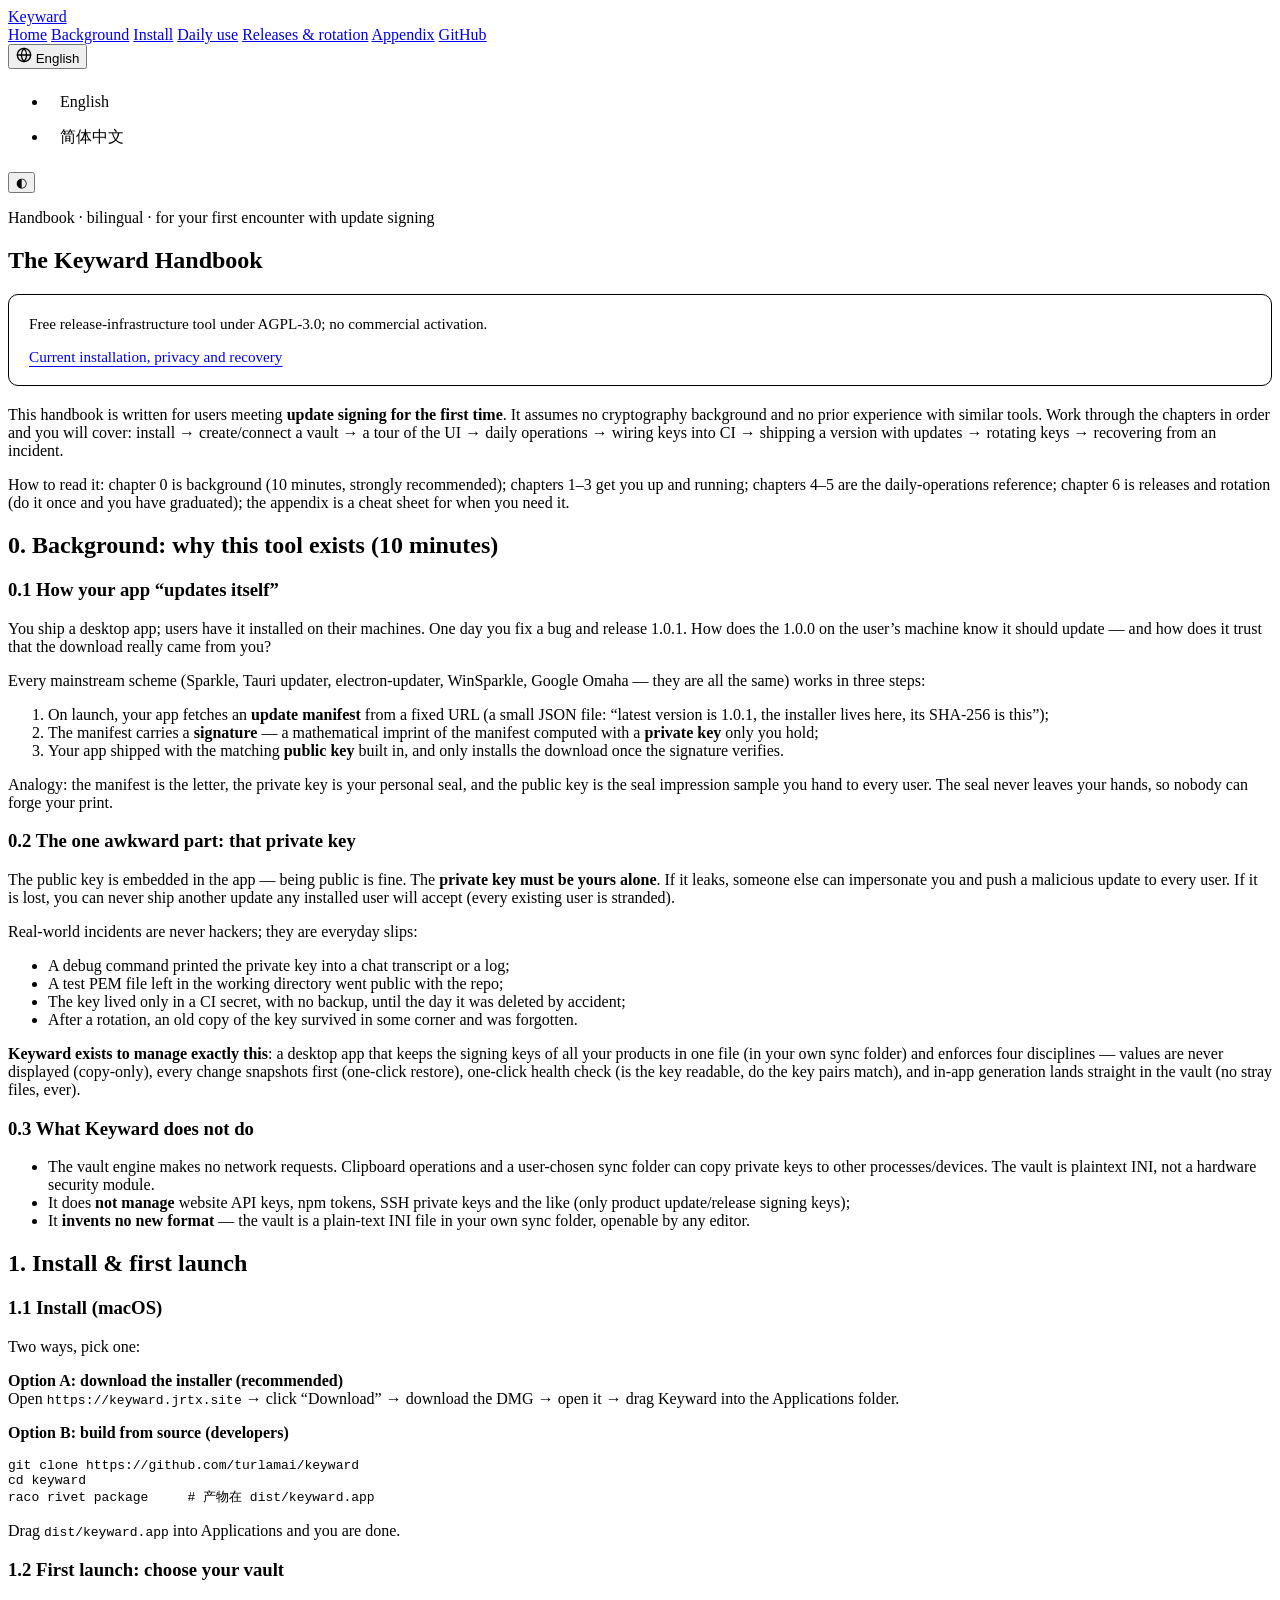
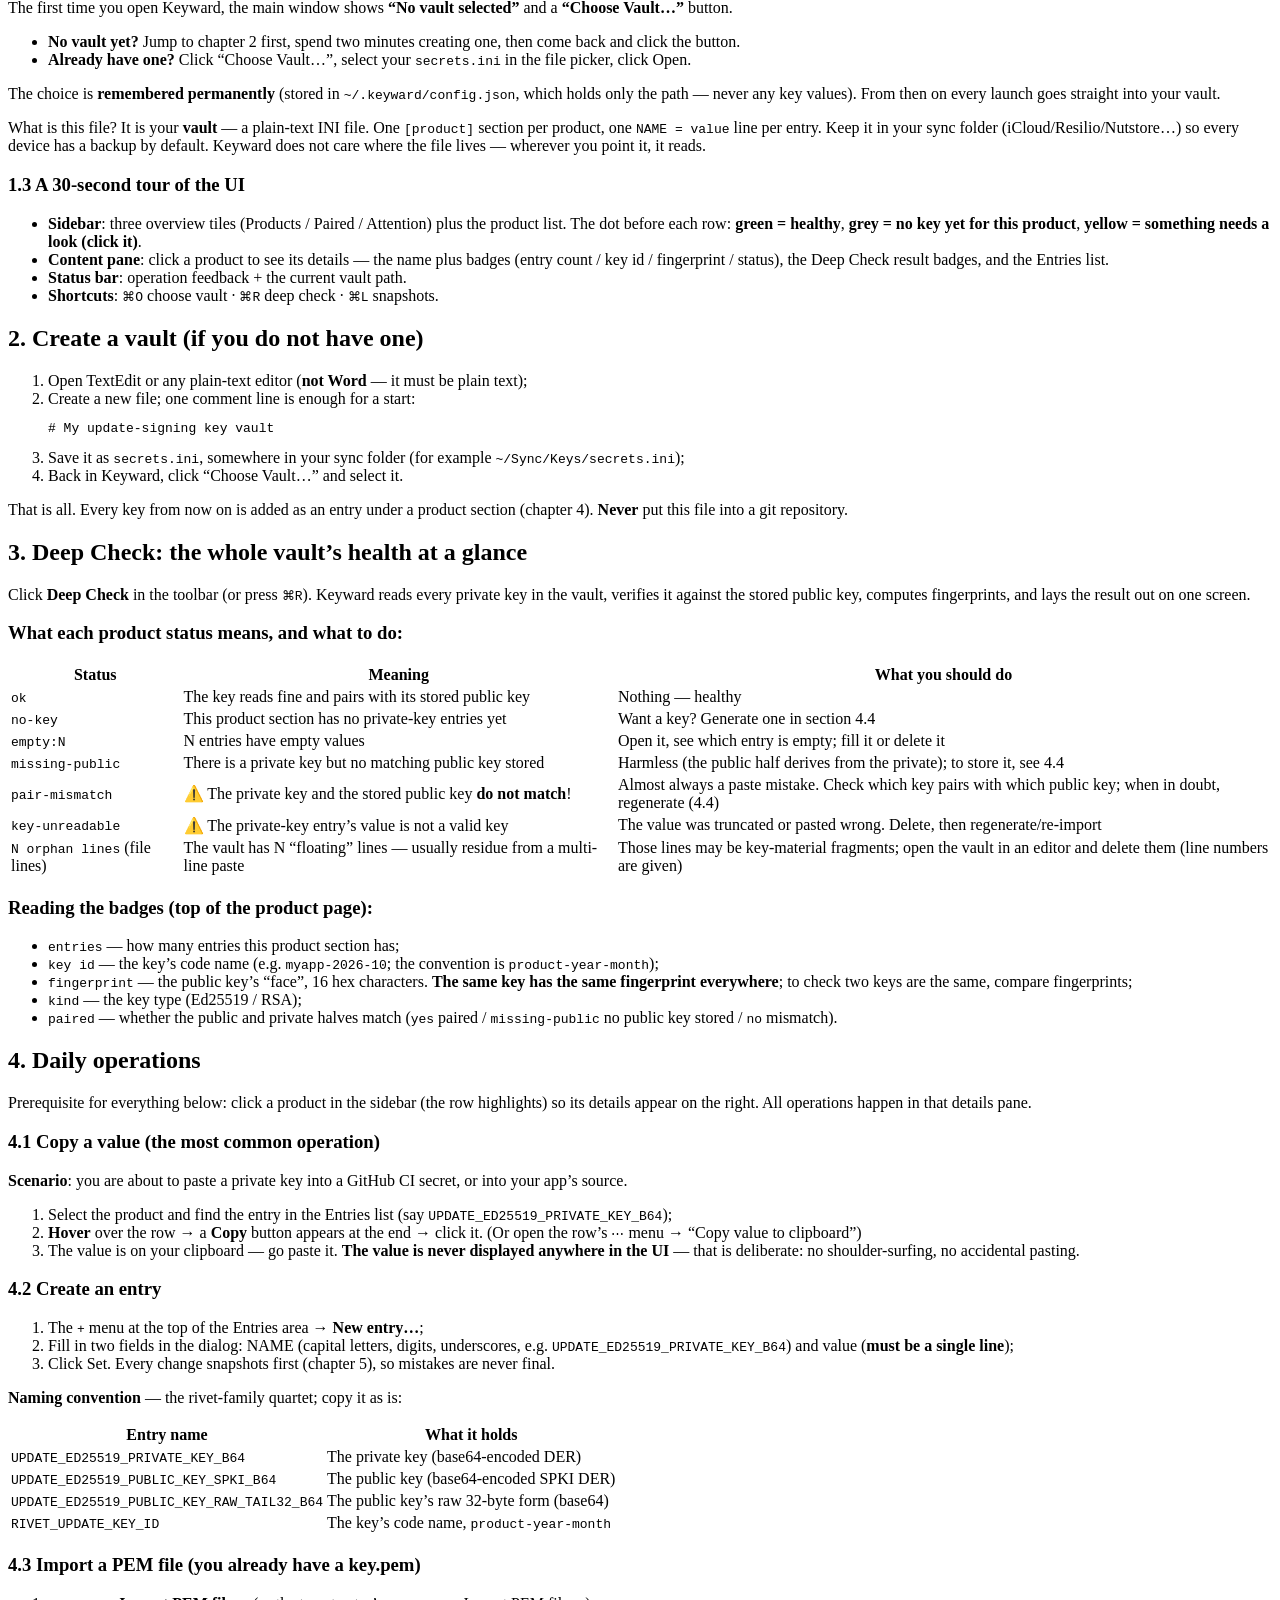
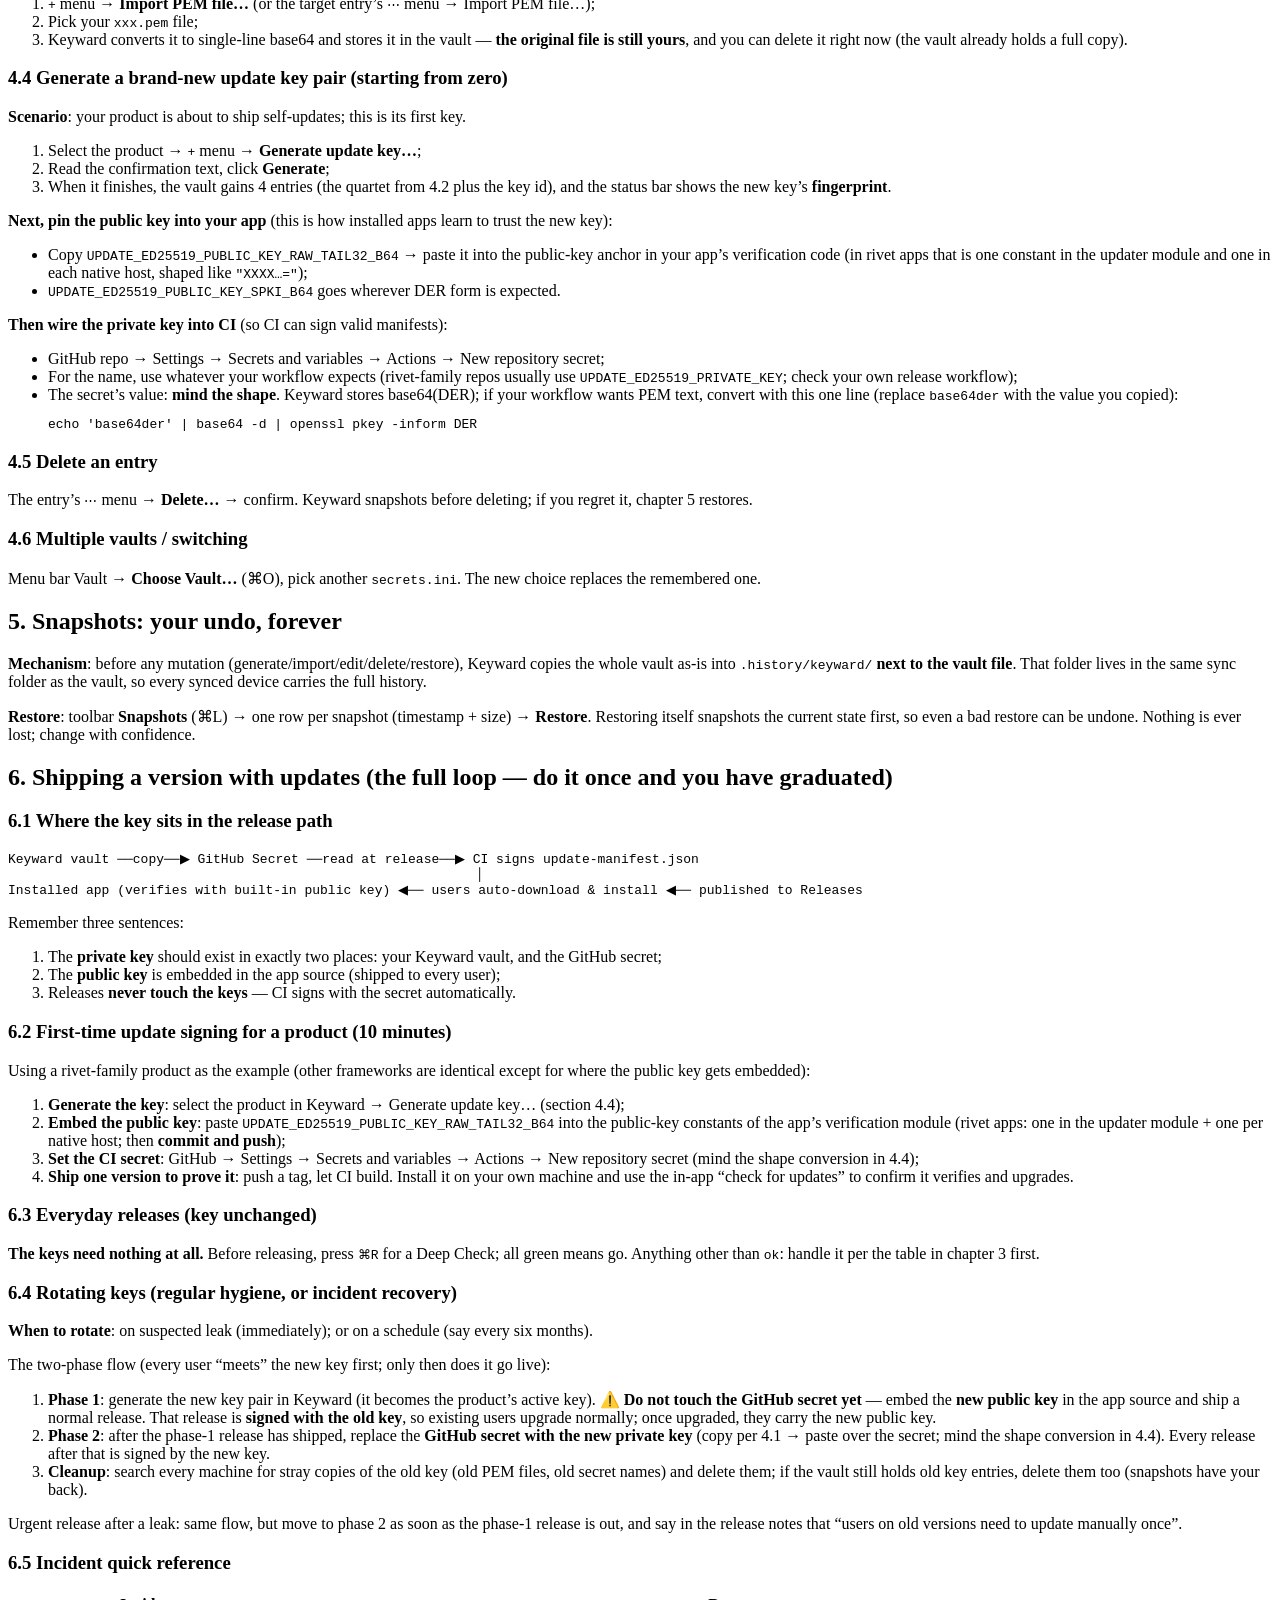
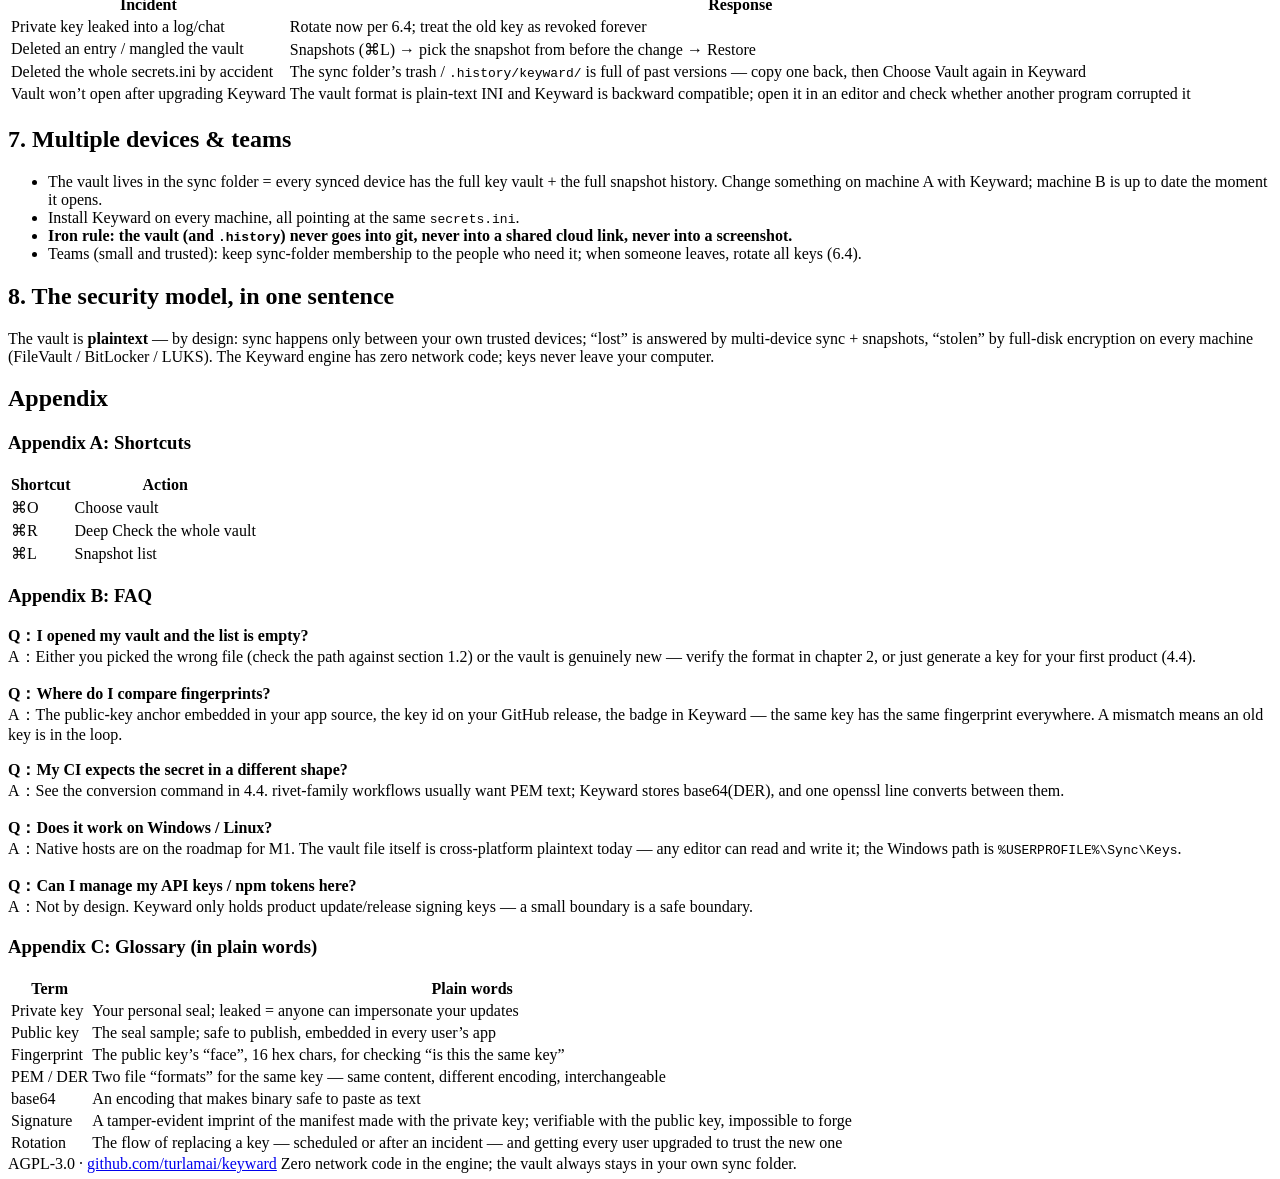
==== site/guide.html @ 76bae300 "docs: remove visual dependency from Keyward vault setup guide" ====
<!DOCTYPE html>
<html lang="zh">
<head>
<meta charset="utf-8">
<meta name="viewport" content="width=device-width, initial-scale=1">
<title>Keyward 使用手册 — Guide</title>
<meta name="description" content="Keyward 使用手册：安装、建库/接库、认识界面、日常操作、把钥匙接进 CI、发布带更新的版本、轮换钥匙、事故自救。Bilingual (中文/English) handbook for the release-signing key vault.">
<link rel="stylesheet" href="styles.css">
<script>
  (function () {
    var t = localStorage.getItem('keyward-theme');
    if (!t) t = matchMedia('(prefers-color-scheme: dark)').matches ? 'dark' : 'light';
    document.documentElement.dataset.theme = t;
    var l = localStorage.getItem('keyward-lang');
    if (!l) l = (navigator.language || 'zh').toLowerCase().startsWith('zh') ? 'zh' : 'en';
    document.documentElement.lang = l === 'zh' ? 'zh-CN' : 'en';
  })();
</script>
<script>
var _hmt = _hmt || [];
(function() {
  var hm = document.createElement("script");
  hm.src = "https://hm.baidu.com/hm.js?8e2445912635226bcba0c400bfb6079d";
  var s = document.getElementsByTagName("script")[0];
  s.parentNode.insertBefore(hm, s);
})();
</script>
<style>.lang-menu li.lang-choice{padding:0}.lang-menu .lang-choice button{display:block;width:100%;padding:8px 12px;border:0;background:transparent;color:inherit;font:inherit;text-align:left;cursor:pointer}.lang-menu .lang-choice button:focus-visible{outline:2px solid currentColor;outline-offset:-2px;border-radius:4px}</style>
<style>.guide-status{margin:20px 0;padding:16px 20px;border:1px solid currentColor;border-radius:10px;font-size:.95rem;line-height:1.65}.guide-status p{margin:0 0 8px}.guide-status a{text-decoration:underline;text-underline-offset:4px}html:lang(en) .reader-zh,html:lang(zh) .reader-en{display:none!important}</style>
</head>
<body>
<header class="nav">
  <div class="nav-inner">
    <a class="brand" href="index.html">Keyward</a>
    <nav class="nav-links">
      <a href="index.html" data-i18n="nav.home">首页</a>
      <a href="#background" data-i18n="nav.background">背景</a>
      <a href="#install" data-i18n="nav.install">安装</a>
      <a href="#operations" data-i18n="nav.operations">日常操作</a>
      <a href="#release" data-i18n="nav.release">发版与轮换</a>
      <a href="#appendix" data-i18n="nav.appendix">附录</a>
      <a href="https://github.com/turlamai/keyward" data-i18n="nav.github">GitHub</a>
      <div class="lang-dropdown-wrapper">
        <button class="lang-btn" type="button" aria-label="Switch language">
          <svg width="16" height="16" viewBox="0 0 24 24" fill="none" stroke="currentColor" stroke-width="2" stroke-linecap="round" stroke-linejoin="round"><circle cx="12" cy="12" r="10"></circle><line x1="2" y1="12" x2="22" y2="12"></line><path d="M12 2a15.3 15.3 0 0 1 4 10 15.3 15.3 0 0 1-4 10 15.3 15.3 0 0 1-4-10 15.3 15.3 0 0 1 4-10z"></path></svg>
          <span id="current-lang-label">English</span>
        </button>
        <ul class="lang-menu">
          <li class="lang-choice"><button type="button" onclick="setLanguage('en')">English</button></li>
          <li class="lang-choice"><button type="button" onclick="setLanguage('zh')">简体中文</button></li>
        </ul>
      </div>
      <button class="theme-btn" id="theme-btn" aria-label="Toggle theme">◐</button>
    </nav>
  </div>
</header>

<main>
<section class="hero">
  <p class="kicker" data-i18n="kicker">使用手册 · 双语 · 面向第一次接触更新签名的你</p>
  <h1 data-i18n="title">Keyward 使用手册</h1>
<aside class="guide-status"><p class="reader-en " lang="en">Free release-infrastructure tool under AGPL-3.0; no commercial activation.</p><p class="reader-zh " lang="zh">AGPL-3.0 许可的免费发布基础设施工具，不接商业激活。</p><a class="reader-en" lang="en" href="https://github.com/turlamai/keyward/blob/main/docs/USER-GUIDE.md">Current installation, privacy and recovery</a><a class="reader-zh" lang="zh" href="https://github.com/turlamai/keyward/blob/main/docs/USER-GUIDE.zh-CN.md">当前安装、隐私与恢复</a></aside>
  <p class="lede" data-i18n="lede">
    这本手册面向<strong>第一次接触更新签名</strong>的用户。它不假设你懂任何密码学，
    也不假设你用过任何类似工具。跟着章节一步步做，你会完成：
    安装 → 建库/接库 → 认识界面 → 日常操作 → 把钥匙接进 CI →
    发布带更新的版本 → 轮换钥匙 → 出事时的自救。
  </p>
  <p class="lede" data-i18n="reading">
    读法建议：第 0 章是背景（10 分钟，强烈建议读）；第 1–3 章带你上手；
    第 4–5 章是日常操作参考；第 6 章是发版与轮换（做完一遍你就全通了）；
    附录是速查表，用的时候翻。
  </p>
</section>

<section id="background" class="section">
  <h2 data-i18n="ch0">0. 背景知识：为什么需要这个东西（10 分钟）</h2>

  <h3 data-i18n="ch0-1-t">0.1 你的应用是怎么“自己更新”的</h3>
  <p data-i18n="ch0-1-a">
    你写了一个桌面应用，用户装在了自己电脑上。某天你修了个 bug，发布了 1.0.1 版。
    用户电脑上的 1.0.0 怎么知道该更新、怎么确认下载下来的东西是你发的？
  </p>
  <p data-i18n="ch0-1-b">
    主流方案（Sparkle、Tauri updater、electron-updater、WinSparkle、Google Omaha，
    全都是这一套）分三步：
  </p>
  <ol>
    <li data-i18n="ch0-1-c">你的应用启动时去一个固定网址拉一份<strong>更新清单</strong>（一个小 JSON 文件，里面写着“最新版本是 1.0.1，安装包在哪，它的 SHA-256 是多少”）；</li>
    <li data-i18n="ch0-1-d">清单附带一个<strong>签名</strong>——这是用一把只有你持有的<strong>私钥</strong>对清单内容算出来的数学印记；</li>
    <li data-i18n="ch0-1-e">你的应用出厂时就内置了配对的<strong>公钥</strong>，用它验证签名对得上，才敢下载并安装。</li>
  </ol>
  <p data-i18n="ch0-1-f">
    类比：更新清单是信，私钥是你的私人印章，公钥是发给每个用户的印鉴样本。
    印章只在你手里，别人仿不出你的印。
  </p>

  <h3 data-i18n="ch0-2-t">0.2 唯一的麻烦：那把私钥</h3>
  <p data-i18n="ch0-2-a">
    公钥嵌在应用里，公开没关系。<strong>私钥必须只有你有</strong>——一旦泄漏，别人就能冒充你给所有用户推恶意更新；
    一旦丢失，你就再也发不出任何用户能通过的更新（所有老用户断更）。
  </p>
  <p data-i18n="ch0-2-b">而现实中的事故从来不是黑客，是日常手滑：</p>
  <ul>
    <li data-i18n="ch0-2-c">调试时一条命令把私钥内容打进了聊天记录/日志；</li>
    <li data-i18n="ch0-2-d">测试用的 PEM 文件忘在工作目录里，跟着仓库公开了；</li>
    <li data-i18n="ch0-2-e">私钥只存在 CI 的 secret 里，没留任何备份，有一天手滑删了；</li>
    <li data-i18n="ch0-2-f">轮换了新钥，某个角落里的旧钥副本忘了删。</li>
  </ul>
  <p data-i18n="ch0-2-g">
    <strong>Keyward 就是管这些的</strong>：它给你一个桌面界面，把所有产品的签名钥匙集中在一个文件里
    （放在你自己的同步盘），并替你守住四条纪律——值永不显示（只能复制）、每次改动先自动快照
    （丢了能一键恢复）、一键体检（钥匙是否健康、公私钥是否配对）、生成钥匙直接入库（不留任何散落文件）。
  </p>

  <h3 data-i18n="ch0-3-t">0.3 Keyward 不管什么</h3>
  <ul>
    <li data-i18n="ch0-3-a">密钥库引擎不联网；剪贴板与用户自选同步文件夹仍可能将私钥复制到其他进程或设备。密钥库是明文 INI，不等于硬件安全模块。</li>
    <li data-i18n="ch0-3-b">它<strong>不管理</strong>网站 API key、npm token、SSH 私钥这类东西（只放产品更新/发布签名钥）；</li>
    <li data-i18n="ch0-3-c">它<strong>不发明新格式</strong>——库就是一个纯文本 INI 文件，放在你自己的同步盘里，任何编辑器都能打开它。</li>
  </ul>
</section>

<section id="install" class="section alt">
  <h2 data-i18n="ch1">1. 安装与首次启动</h2>

  <h3 data-i18n="ch1-1-t">1.1 安装（macOS）</h3>
  <p data-i18n="ch1-1-a">两种方式，选其一：</p>
  <p data-i18n="ch1-1-b">
    <strong>方式 A：下载安装包（推荐）</strong><br>
    打开 <code>https://keyward.jrtx.site</code> → 点击“下载” → 下载 DMG →
    双击打开 → 把 Keyward 图标拖进“应用程序”文件夹。
  </p>
  <p data-i18n="ch1-1-c">
    <strong>方式 B：从源码构建（开发者）</strong>
  </p>
  <pre class="code"><code>git clone https://github.com/turlamai/keyward
cd keyward
raco rivet package     # 产物在 dist/keyward.app</code></pre>
  <p data-i18n="ch1-1-d">把 <code>dist/keyward.app</code> 拖进“应用程序”即可。</p>

  <h3 data-i18n="ch1-2-t">1.2 首次启动：选择你的钥匙库</h3>
  <p data-i18n="ch1-2-a">
    第一次打开 Keyward，主界面会显示 <strong>“No vault selected”（未选择库）</strong>和一个
    <strong>“Choose Vault…”</strong> 按钮。
  </p>
  <ul>
    <li data-i18n="ch1-2-b"><strong>还没有库？</strong>先跳到第 2 章，花两分钟建一个，再回来点这个按钮。</li>
    <li data-i18n="ch1-2-c"><strong>已有库？</strong>点 “Choose Vault…”，在文件选择框里选中你的 <code>secrets.ini</code>，点“打开”。</li>
  </ul>
  <p data-i18n="ch1-2-d">
    选择会被<strong>永久记住</strong>（存在 <code>~/.keyward/config.json</code>，里面只有路径、没有任何钥值），
    以后每次启动直接进入你的库，不再询问。
  </p>
  <p data-i18n="ch1-2-e">
    这个文件是什么？它就是你的<strong>钥匙库</strong>——一个纯文本 INI 文件。每个产品一个
    <code>[产品名]</code> 小节，小节里一行一条 <code>名字 = 值</code>。它应该放在你的同步盘
    （iCloud/Resilio/坚果云…）里，这样多台设备自然就有备份。Keyward 不关心文件在哪，你选哪它读哪。
  </p>

  <h3 data-i18n="ch1-3-t">1.3 认识界面（30 秒导览）</h3>
  <ul>
    <li data-i18n="ch1-3-a"><strong>左侧栏</strong>：三块概览磁贴（Products 产品总数 / Paired 配对正常的数量 / Attention 需要注意的数量）+ 产品列表。每行前面的小圆点：<strong>绿=健康</strong>，<strong>灰=这个产品还没有钥</strong>，<strong>黄=有问题（点开看）</strong>。</li>
    <li data-i18n="ch1-3-b"><strong>右侧内容区</strong>：点了某个产品后显示它的详情——产品名 + 徽章（条目数 / key id / 指纹 / 状态）、Deep Check 结果徽章、Entries 列表。</li>
    <li data-i18n="ch1-3-c"><strong>底部状态栏</strong>：操作反馈 + 当前库的路径。</li>
    <li data-i18n="ch1-3-d"><strong>快捷键</strong>：<code>⌘O</code> 选择库 · <code>⌘R</code> 一键体检 · <code>⌘L</code> 快照列表。</li>
  </ul>
</section>

<section id="create-vault" class="section">
  <h2 data-i18n="ch2">2. 建库（还没有库的人看这里）</h2>
  <ol>
    <li data-i18n="ch2-a">打开“文本编辑”（TextEdit）或任何纯文本编辑器（<strong>不要用 Word</strong>，要纯文本格式）；</li>
    <li data-i18n="ch2-b">新建一个文件，内容可以先只有一行注释：<pre class="code"><code># 我的更新签名钥库</code></pre></li>
    <li data-i18n="ch2-c">保存为 <code>secrets.ini</code>，位置放进你的同步盘文件夹（例如 <code>~/Sync/Keys/secrets.ini</code>）；</li>
    <li data-i18n="ch2-d">回到 Keyward，点 “Choose Vault…”，选中它。</li>
  </ol>
  <p data-i18n="ch2-e">
    就这些。以后每把钥都以“条目”的形式加进这个小节里（第 4 章教）。
    <strong>不要</strong>把这个文件放进任何 git 仓库。
  </p>
</section>

<section id="deep-check" class="section alt">
  <h2 data-i18n="ch3">3. Deep Check：一键看懂全库健康状况</h2>
  <p data-i18n="ch3-a">
    点右上角 <strong>Deep Check</strong>（或按 <code>⌘R</code>）。Keyward 会把库里每把私钥读出来、
    验证它和公钥是否配对、算出指纹，然后给你一屏结果。
  </p>
  <h3 data-i18n="ch3-b">每个产品的状态词是什么意思、该做什么：</h3>
  <table>
    <thead><tr><th data-i18n="ch3-th1">状态词</th><th data-i18n="ch3-th2">意思</th><th data-i18n="ch3-th3">你要做的事</th></tr></thead>
    <tbody data-i18n="ch3-status-rows"></tbody>
  </table>
  <h3 data-i18n="ch3-c">徽章解读（产品页顶部）：</h3>
  <ul>
    <li data-i18n="ch3-d"><code>entries</code> 这个产品小节有几条；</li>
    <li data-i18n="ch3-e"><code>key id</code> 钥匙代号（如 <code>myapp-2026-10</code>，惯例是 <code>产品名-年-月</code>）；</li>
    <li data-i18n="ch3-f"><code>fingerprint</code> 指纹——公钥的“人脸”，16 位十六进制。<strong>同一把钥在任何地方指纹都一样</strong>，核对两把钥是否相同，对指纹即可；</li>
    <li data-i18n="ch3-g"><code>kind</code> 钥匙类型（Ed25519 / RSA）；</li>
    <li data-i18n="ch3-h"><code>paired</code> 公私钥是否配对（<code>yes</code> 配对 / <code>missing-public</code> 库里没存公钥 / <code>no</code> 对不上）。</li>
  </ul>
</section>

<section id="operations" class="section">
  <h2 data-i18n="ch4">4. 日常操作与结果核对</h2>
  <p data-i18n="ch4-0">
    通用前提：先在左侧点中一个产品（行会高亮），右侧出现它的详情。以下操作都在右侧详情区完成。
  </p>

  <h3 data-i18n="ch4-1-t">4.1 复制一个值（最常用的操作）</h3>
  <p data-i18n="ch4-1-a"><strong>场景</strong>：你要把私钥贴到 GitHub 的 CI secret 里，或贴到应用源码里。</p>
  <ol>
    <li data-i18n="ch4-1-b">选中产品，在 Entries 列表里找到那条（比如 <code>UPDATE_ED25519_PRIVATE_KEY_B64</code>）；</li>
    <li data-i18n="ch4-1-c"><strong>鼠标悬停</strong>在这一行上 → 行尾出现 <strong>Copy</strong> 按钮 → 点击；（或点行尾 <code>⋯</code> 菜单 → “Copy value to clipboard”）</li>
    <li data-i18n="ch4-1-d">值已进剪贴板，去粘贴。<strong>界面上任何地方都不会显示值</strong>——这是故意的，防偷窥防误贴。</li>
  </ol>

  <h3 data-i18n="ch4-2-t">4.2 新建一条</h3>
  <ol>
    <li data-i18n="ch4-2-a">Entries 区右上角 <code>+</code> 菜单 → <strong>New entry…</strong>；</li>
    <li data-i18n="ch4-2-b">弹窗里填两条：NAME（大写字母+数字+下划线，如 <code>UPDATE_ED25519_PRIVATE_KEY_B64</code>）和 value（<strong>必须单行</strong>）；</li>
    <li data-i18n="ch4-2-c">点 Set。每次改动都会先自动拍快照（第 5 章），不怕改错。</li>
  </ol>
  <p data-i18n="ch4-2-d"><strong>命名惯例</strong>（rivet 系产品的三件套，照抄即可）：</p>
  <table>
    <thead><tr><th data-i18n="ch4-2-th1">条目名</th><th data-i18n="ch4-2-th2">装什么</th></tr></thead>
    <tbody data-i18n="ch4-2-rows"></tbody>
  </table>

  <h3 data-i18n="ch4-3-t">4.3 从 PEM 文件导入（手上已有 key.pem 的人）</h3>
  <ol>
    <li data-i18n="ch4-3-a"><code>+</code> 菜单 → <strong>Import PEM file…</strong>（或目标条目的 <code>⋯</code> 菜单 → Import PEM file…）；</li>
    <li data-i18n="ch4-3-b">选你的 <code>xxx.pem</code> 文件；</li>
    <li data-i18n="ch4-3-c">Keyward 把它转成单行 base64 存进库——<strong>原文件还在你手上</strong>，想删现在就可以删了（库里已有完整副本）。</li>
  </ol>

  <h3 data-i18n="ch4-4-t">4.4 生成一把全新的更新钥匙对（从零开始的人看这里）</h3>
  <p data-i18n="ch4-4-a"><strong>场景</strong>：你的产品要做在线更新，这是第一把钥。</p>
  <ol>
    <li data-i18n="ch4-4-b">选中产品 → <code>+</code> 菜单 → <strong>Generate update key…</strong>；</li>
    <li data-i18n="ch4-4-c">看一遍确认框的文字，点 <strong>Generate</strong>；</li>
    <li data-i18n="ch4-4-d">完成后库里自动多出 4 个条目（就是 4.2 表里的三件套 + key id），状态栏会显示新钥匙的<strong>指纹</strong>。</li>
  </ol>
  <p data-i18n="ch4-4-e"><strong>接下来把公钥“钉”进你的应用</strong>（这一步让已装出去的应用认识新钥）：</p>
  <ul>
    <li data-i18n="ch4-4-f">复制 <code>UPDATE_ED25519_PUBLIC_KEY_RAW_TAIL32_B64</code> 的值 → 粘贴到你应用里验签代码的公钥锚位置（rivet 应用在更新模块和原生宿主里，各有一处形如 <code>"XXXX…="</code> 的字符串常量）；</li>
    <li data-i18n="ch4-4-g"><code>UPDATE_ED25519_PUBLIC_KEY_SPKI_B64</code> 的值给需要 DER 形态的地方。</li>
  </ul>
  <p data-i18n="ch4-4-h"><strong>再把私钥配进 CI</strong>（让 CI 能签出合法清单）：</p>
  <ul>
    <li data-i18n="ch4-4-i">GitHub 仓库 → Settings → Secrets and variables → Actions → New repository secret；</li>
    <li data-i18n="ch4-4-j">Name 填你的 workflow 约定的名字（rivet 系常为 <code>UPDATE_ED25519_PRIVATE_KEY</code>，各家不同，看你仓库的 release workflow）；</li>
    <li data-i18n="ch4-4-k">Secret 的值：<strong>注意形态</strong>。Keyward 里存的是 base64(DER)；如果你的 workflow 直接要 PEM 文本，用这一行命令转换（把 <code>base64der</code> 换成你复制的值）：
      <pre class="code"><code>echo 'base64der' | base64 -d | openssl pkey -inform DER</code></pre>
      <span data-i18n="ch4-4-l">输出以 <code>-----BEGIN PRIVATE KEY-----</code> 开头的整段就是 secret 的值。</span>
    </li>
  </ul>

  <h3 data-i18n="ch4-5-t">4.5 删除一条</h3>
  <p data-i18n="ch4-5-a">条目 <code>⋯</code> 菜单 → <strong>Delete…</strong> → 确认。删除前 Keyward 自动拍了快照，删错了去第 5 章恢复。</p>

  <h3 data-i18n="ch4-6-t">4.6 多个库 / 换库</h3>
  <p data-i18n="ch4-6-a">菜单栏 Vault → <strong>Choose Vault…</strong>（⌘O），选另一个 <code>secrets.ini</code>。选择会覆盖记忆（上一次的选择不再保留）。</p>
</section>

<section id="snapshots" class="section alt">
  <h2 data-i18n="ch5">5. 快照：你的“后悔药”</h2>
  <p data-i18n="ch5-a">
    <strong>机制</strong>：每次对库的任何修改（生成/导入/改/删/恢复）之前，Keyward 都会先把整个库原样复制一份，
    存到<strong>库所在文件夹</strong>的 <code>.history/keyward/</code> 里。这个文件夹和库在同一个同步盘里，
    所以每台同步设备上都有一份完整历史。
  </p>
  <p data-i18n="ch5-b">
    <strong>恢复</strong>：工具栏 <strong>Snapshots</strong>（⌘L）→ 每行是一个快照（时间戳+大小）→ 点 <strong>Restore</strong>。
    恢复本身也会先给当前状态拍一张快照，所以“恢复错了”还能再恢复回来。永不丢，放心改。
  </p>
</section>

<section id="release" class="section">
  <h2 data-i18n="ch6">6. 发布一个带更新的版本（完整闭环，做完一遍你就毕业了）</h2>

  <h3 data-i18n="ch6-1-t">6.1 钥匙在发布链路里的位置</h3>
  <pre class="code"><code data-i18n="ch6-1-diagram">Keyward 库 ──复制──▶ GitHub Secret ──CI 发版时读取──▶ 签出 update-manifest.json
                                                            │
已装应用（内置公钥验签）◀── 用户应用自动下载安装 ◀── 发布到 Releases</code></pre>
  <p data-i18n="ch6-1-a">记住三句话：</p>
  <ol>
    <li data-i18n="ch6-1-b"><strong>私钥</strong>只该存在于两处：你的 Keyward 库、GitHub 的 secret；</li>
    <li data-i18n="ch6-1-c"><strong>公钥</strong>嵌在应用源码里（随应用发布给所有用户）；</li>
    <li data-i18n="ch6-1-d">发版时钥匙<strong>不需要动</strong>——CI 自动用 secret 里的私钥签名。</li>
  </ol>

  <h3 data-i18n="ch6-2-t">6.2 第一次给产品配置更新签名（10 分钟）</h3>
  <p data-i18n="ch6-2-a">以一个 rivet 系产品为例（其他框架步骤相同，只是公钥嵌入位置不同）：</p>
  <ol>
    <li data-i18n="ch6-2-b"><strong>生成钥匙</strong>：Keyward 里选中该产品 → Generate update key…（第 4.4 节）；</li>
    <li data-i18n="ch6-2-c"><strong>嵌公钥</strong>：把 <code>UPDATE_ED25519_PUBLIC_KEY_RAW_TAIL32_B64</code> 的值粘贴到应用源码里验签模块的公钥常量（rivet 应用=更新模块一处 + 各原生宿主一处；改完<strong>提交并推送</strong>）；</li>
    <li data-i18n="ch6-2-d"><strong>配 CI secret</strong>：GitHub → Settings → Secrets and variables → Actions → New repository secret（第 4.4 节的形态转换注意）；</li>
    <li data-i18n="ch6-2-e"><strong>发一个版本验证</strong>：打 tag 推送，让 CI 出包。装到你自己机器上，用应用内“检查更新”确认能通过验证并升级。</li>
  </ol>

  <h3 data-i18n="ch6-3-t">6.3 日常发版（钥匙没变时）</h3>
  <p data-i18n="ch6-3-a">
    <strong>钥匙不需要任何操作。</strong>发版前按 <code>⌘R</code> 做 Deep Check，全绿就放心发。
    如果哪个产品不是 <code>ok</code>，先按第 3 章的表处置。
  </p>

  <h3 data-i18n="ch6-4-t">6.4 轮换钥匙（定期保健，或泄漏后自救）</h3>
  <p data-i18n="ch6-4-a"><strong>什么时候轮换</strong>：怀疑泄漏（立即）；或定期（比如每半年）。</p>
  <p data-i18n="ch6-4-b">两阶段流程（先让所有用户“认识”新钥，再启用新钥）：</p>
  <ol>
    <li data-i18n="ch6-4-c"><strong>第一阶段</strong>：在 Keyward 里生成新钥对（它会成为库里该产品的现役钥）。⚠️ <strong>先不要动 GitHub secret</strong>——把<strong>新公钥</strong>嵌进应用源码，正常发一个版本。这个版本用<strong>旧钥签名</strong>，所以老用户能正常自动升级；升级后的用户内置了新公钥。</li>
    <li data-i18n="ch6-4-d"><strong>第二阶段</strong>：等第一阶段版本发布后，把 <strong>GitHub secret 换成新私钥</strong>（第 4.1 节复制 → 粘贴覆盖 secret；注意第 4.4 节的形态转换）。之后再发的版本全部由新钥签名。</li>
    <li data-i18n="ch6-4-e"><strong>收尾</strong>：全机搜索旧钥散件（旧 PEM 文件、旧 secret 名）并删除；Keyward 库里如果还留着旧钥条目，删除（有快照兜底）。</li>
  </ol>
  <p data-i18n="ch6-4-f">
    泄漏后的急迫版本：流程相同，但第一阶段发布后尽快做第二阶段，并在发布说明里告知
    “旧版本用户需手动下载更新一次”。
  </p>

  <h3 data-i18n="ch6-5-t">6.5 事故处理速查</h3>
  <table>
    <thead><tr><th data-i18n="ch6-5-th1">事故</th><th data-i18n="ch6-5-th2">处置</th></tr></thead>
    <tbody data-i18n="ch6-5-rows"></tbody>
  </table>
</section>

<section id="teams" class="section alt">
  <h2 data-i18n="ch7">7. 多设备与团队</h2>
  <ul>
    <li data-i18n="ch7-a">库在同步盘里 = 每台同步设备上都有一份完整钥匙库 + 完整快照历史。在 A 机器上用 Keyward 改了什么，B 机器打开就是新的。</li>
    <li data-i18n="ch7-b">每台机器都装一个 Keyward，都指向同一个 <code>secrets.ini</code>。</li>
    <li data-i18n="ch7-c"><strong>铁律：库（和 <code>.history</code>）永远不进 git、不进网盘分享链接、不进截图。</strong></li>
    <li data-i18n="ch7-d">团队场景（多人可信）：把同步盘成员限制到必需的人；人员离队时轮换所有钥（6.4）。</li>
  </ul>
  <h2 data-i18n="ch8">8. 安全模型，一句话版</h2>
  <p data-i18n="ch8-a">
    库是<strong>明文</strong>的——这是设计决策：同步只发生在你自己的信任设备之间，防“丢”靠多设备同步+快照，
    防“偷”靠各机全盘加密（FileVault / BitLocker / LUKS）。Keyward 引擎零网络代码，钥匙不出你的电脑。
  </p>
</section>

<section id="appendix" class="section">
  <h2 data-i18n="apx">附录</h2>

  <h3 data-i18n="apx-a-t">附录 A：快捷键</h3>
  <table>
    <thead><tr><th data-i18n="apx-a-th1">快捷键</th><th data-i18n="apx-a-th2">动作</th></tr></thead>
    <tbody data-i18n="apx-a-rows"></tbody>
  </table>

  <h3 data-i18n="apx-b-t">附录 B：常见问题</h3>
  <div id="faq"></div>

  <h3 data-i18n="apx-c-t">附录 C：术语表（人话版）</h3>
  <table>
    <thead><tr><th data-i18n="apx-c-th1">词</th><th data-i18n="apx-c-th2">人话</th></tr></thead>
    <tbody data-i18n="apx-c-rows"></tbody>
  </table>
</section>
</main>

<footer>
  <span>AGPL-3.0 · <a href="https://github.com/turlamai/keyward">github.com/turlamai/keyward</a></span>
  <span data-i18n="footer-note">引擎零网络代码；库文件永远在你自己的同步盘里。</span>
</footer>

<script>
(function () {
  var FAQ = {
    zh: [
      ['我打开库，列表是空的？', '要么选错了文件（确认路径与第 1.2 节一致），要么库真的是新的——去第 2 章确认文件内容格式，或直接给第一个产品生成钥匙（4.4）。'],
      ['指纹去哪核对？', '应用源码里嵌的公钥锚、GitHub 发版的 key id、Keyward 的徽章——同一把钥的指纹处处相同。不一致 = 其中有旧钥。'],
      ['我的 CI 要的 secret 形态和库里不一样？', '见 4.4 节的转换命令。rivet 系 workflow 通常吃 PEM 文本；Keyward 库里是 base64(DER)，一行 openssl 互换。'],
      ['Windows / Linux 上能用吗？', '原生壳在路线图 M1。当前库文件本身是跨平台纯文本，任何编辑器可读写；Windows 机器上的对应路径是 <code>%USERPROFILE%\\Sync\\Keys</code>。'],
      ['能管理我的 API key / npm token 吗？', '设计上不放。这里只放产品更新/发布签名钥，边界小才安全。']
    ],
    en: [
      ['I opened my vault and the list is empty?', 'Either you picked the wrong file (check the path against section 1.2) or the vault is genuinely new — verify the format in chapter 2, or just generate a key for your first product (4.4).'],
      ['Where do I compare fingerprints?', 'The public-key anchor embedded in your app source, the key id on your GitHub release, the badge in Keyward — the same key has the same fingerprint everywhere. A mismatch means an old key is in the loop.'],
      ['My CI expects the secret in a different shape?', 'See the conversion command in 4.4. rivet-family workflows usually want PEM text; Keyward stores base64(DER), and one openssl line converts between them.'],
      ['Does it work on Windows / Linux?', 'Native hosts are on the roadmap for M1. The vault file itself is cross-platform plaintext today — any editor can read and write it; the Windows path is <code>%USERPROFILE%\\Sync\\Keys</code>.'],
      ['Can I manage my API keys / npm tokens here?', 'Not by design. Keyward only holds product update/release signing keys — a small boundary is a safe boundary.']
    ]
  };

  var I18N = {
    en: {
      'nav.home': 'Home', 'nav.background': 'Background', 'nav.install': 'Install',
      'nav.operations': 'Daily use', 'nav.release': 'Releases & rotation', 'nav.appendix': 'Appendix',
      'nav.github': 'GitHub',
      'kicker': 'Handbook · bilingual · for your first encounter with update signing',
      'title': 'The Keyward Handbook',
      'lede': 'This handbook is written for users meeting <strong>update signing for the first time</strong>. It assumes no cryptography background and no prior experience with similar tools. Work through the chapters in order and you will cover: install → create/connect a vault → a tour of the UI → daily operations → wiring keys into CI → shipping a version with updates → rotating keys → recovering from an incident.',
      'reading': 'How to read it: chapter 0 is background (10 minutes, strongly recommended); chapters 1–3 get you up and running; chapters 4–5 are the daily-operations reference; chapter 6 is releases and rotation (do it once and you have graduated); the appendix is a cheat sheet for when you need it.',
      'ch0': '0. Background: why this tool exists (10 minutes)',
      'ch0-1-t': '0.1 How your app “updates itself”',
      'ch0-1-a': 'You ship a desktop app; users have it installed on their machines. One day you fix a bug and release 1.0.1. How does the 1.0.0 on the user’s machine know it should update — and how does it trust that the download really came from you?',
      'ch0-1-b': 'Every mainstream scheme (Sparkle, Tauri updater, electron-updater, WinSparkle, Google Omaha — they are all the same) works in three steps:',
      'ch0-1-c': 'On launch, your app fetches an <strong>update manifest</strong> from a fixed URL (a small JSON file: “latest version is 1.0.1, the installer lives here, its SHA-256 is this”);',
      'ch0-1-d': 'The manifest carries a <strong>signature</strong> — a mathematical imprint of the manifest computed with a <strong>private key</strong> only you hold;',
      'ch0-1-e': 'Your app shipped with the matching <strong>public key</strong> built in, and only installs the download once the signature verifies.',
      'ch0-1-f': 'Analogy: the manifest is the letter, the private key is your personal seal, and the public key is the seal impression sample you hand to every user. The seal never leaves your hands, so nobody can forge your print.',
      'ch0-2-t': '0.2 The one awkward part: that private key',
      'ch0-2-a': 'The public key is embedded in the app — being public is fine. The <strong>private key must be yours alone</strong>. If it leaks, someone else can impersonate you and push a malicious update to every user. If it is lost, you can never ship another update any installed user will accept (every existing user is stranded).',
      'ch0-2-b': 'Real-world incidents are never hackers; they are everyday slips:',
      'ch0-2-c': 'A debug command printed the private key into a chat transcript or a log;',
      'ch0-2-d': 'A test PEM file left in the working directory went public with the repo;',
      'ch0-2-e': 'The key lived only in a CI secret, with no backup, until the day it was deleted by accident;',
      'ch0-2-f': 'After a rotation, an old copy of the key survived in some corner and was forgotten.',
      'ch0-2-g': '<strong>Keyward exists to manage exactly this</strong>: a desktop app that keeps the signing keys of all your products in one file (in your own sync folder) and enforces four disciplines — values are never displayed (copy-only), every change snapshots first (one-click restore), one-click health check (is the key readable, do the key pairs match), and in-app generation lands straight in the vault (no stray files, ever).',
      'ch0-3-t': '0.3 What Keyward does not do',
      'ch0-3-a': "The vault engine makes no network requests. Clipboard operations and a user-chosen sync folder can copy private keys to other processes/devices. The vault is plaintext INI, not a hardware security module.",
      'ch0-3-b': 'It does <strong>not manage</strong> website API keys, npm tokens, SSH private keys and the like (only product update/release signing keys);',
      'ch0-3-c': 'It <strong>invents no new format</strong> — the vault is a plain-text INI file in your own sync folder, openable by any editor.',
      'ch1': '1. Install & first launch',
      'ch1-1-t': '1.1 Install (macOS)',
      'ch1-1-a': 'Two ways, pick one:',
      'ch1-1-b': '<strong>Option A: download the installer (recommended)</strong><br>Open <code>https://keyward.jrtx.site</code> → click “Download” → download the DMG → open it → drag Keyward into the Applications folder.',
      'ch1-1-c': '<strong>Option B: build from source (developers)</strong>',
      'ch1-1-d': 'Drag <code>dist/keyward.app</code> into Applications and you are done.',
      'ch1-2-t': '1.2 First launch: choose your vault',
      'ch1-2-a': 'The first time you open Keyward, the main window shows <strong>“No vault selected”</strong> and a <strong>“Choose Vault…”</strong> button.',
      'ch1-2-b': '<strong>No vault yet?</strong> Jump to chapter 2 first, spend two minutes creating one, then come back and click the button.',
      'ch1-2-c': '<strong>Already have one?</strong> Click “Choose Vault…”, select your <code>secrets.ini</code> in the file picker, click Open.',
      'ch1-2-d': 'The choice is <strong>remembered permanently</strong> (stored in <code>~/.keyward/config.json</code>, which holds only the path — never any key values). From then on every launch goes straight into your vault.',
      'ch1-2-e': 'What is this file? It is your <strong>vault</strong> — a plain-text INI file. One <code>[product]</code> section per product, one <code>NAME = value</code> line per entry. Keep it in your sync folder (iCloud/Resilio/Nutstore…) so every device has a backup by default. Keyward does not care where the file lives — wherever you point it, it reads.',
      'ch1-3-t': '1.3 A 30-second tour of the UI',
      'ch1-3-a': '<strong>Sidebar</strong>: three overview tiles (Products / Paired / Attention) plus the product list. The dot before each row: <strong>green = healthy</strong>, <strong>grey = no key yet for this product</strong>, <strong>yellow = something needs a look (click it)</strong>.',
      'ch1-3-b': '<strong>Content pane</strong>: click a product to see its details — the name plus badges (entry count / key id / fingerprint / status), the Deep Check result badges, and the Entries list.',
      'ch1-3-c': '<strong>Status bar</strong>: operation feedback + the current vault path.',
      'ch1-3-d': '<strong>Shortcuts</strong>: <code>⌘O</code> choose vault · <code>⌘R</code> deep check · <code>⌘L</code> snapshots.',
      'ch2': '2. Create a vault (if you do not have one)',
      'ch2-a': 'Open TextEdit or any plain-text editor (<strong>not Word</strong> — it must be plain text);',
      'ch2-b': 'Create a new file; one comment line is enough for a start: <pre class="code"><code># My update-signing key vault</code></pre>',
      'ch2-c': 'Save it as <code>secrets.ini</code>, somewhere in your sync folder (for example <code>~/Sync/Keys/secrets.ini</code>);',
      'ch2-d': 'Back in Keyward, click “Choose Vault…” and select it.',
      'ch2-e': 'That is all. Every key from now on is added as an entry under a product section (chapter 4). <strong>Never</strong> put this file into a git repository.',
      'ch3': '3. Deep Check: the whole vault’s health at a glance',
      'ch3-a': 'Click <strong>Deep Check</strong> in the toolbar (or press <code>⌘R</code>). Keyward reads every private key in the vault, verifies it against the stored public key, computes fingerprints, and lays the result out on one screen.',
      'ch3-b': 'What each product status means, and what to do:',
      'ch3-th1': 'Status', 'ch3-th2': 'Meaning', 'ch3-th3': 'What you should do',
      'ch3-c': 'Reading the badges (top of the product page):',
      'ch3-d': '<code>entries</code> — how many entries this product section has;',
      'ch3-e': '<code>key id</code> — the key’s code name (e.g. <code>myapp-2026-10</code>; the convention is <code>product-year-month</code>);',
      'ch3-f': '<code>fingerprint</code> — the public key’s “face”, 16 hex characters. <strong>The same key has the same fingerprint everywhere</strong>; to check two keys are the same, compare fingerprints;',
      'ch3-g': '<code>kind</code> — the key type (Ed25519 / RSA);',
      'ch3-h': '<code>paired</code> — whether the public and private halves match (<code>yes</code> paired / <code>missing-public</code> no public key stored / <code>no</code> mismatch).',
      'ch4': '4. Daily operations',
      'ch4-0': 'Prerequisite for everything below: click a product in the sidebar (the row highlights) so its details appear on the right. All operations happen in that details pane.',
      'ch4-1-t': '4.1 Copy a value (the most common operation)',
      'ch4-1-a': '<strong>Scenario</strong>: you are about to paste a private key into a GitHub CI secret, or into your app’s source.',
      'ch4-1-b': 'Select the product and find the entry in the Entries list (say <code>UPDATE_ED25519_PRIVATE_KEY_B64</code>);',
      'ch4-1-c': '<strong>Hover</strong> over the row → a <strong>Copy</strong> button appears at the end → click it. (Or open the row’s <code>⋯</code> menu → “Copy value to clipboard”)',
      'ch4-1-d': 'The value is on your clipboard — go paste it. <strong>The value is never displayed anywhere in the UI</strong> — that is deliberate: no shoulder-surfing, no accidental pasting.',
      'ch4-2-t': '4.2 Create an entry',
      'ch4-2-a': 'The <code>+</code> menu at the top of the Entries area → <strong>New entry…</strong>;',
      'ch4-2-b': 'Fill in two fields in the dialog: NAME (capital letters, digits, underscores, e.g. <code>UPDATE_ED25519_PRIVATE_KEY_B64</code>) and value (<strong>must be a single line</strong>);',
      'ch4-2-c': 'Click Set. Every change snapshots first (chapter 5), so mistakes are never final.',
      'ch4-2-d': '<strong>Naming convention</strong> — the rivet-family quartet; copy it as is:',
      'ch4-2-th1': 'Entry name', 'ch4-2-th2': 'What it holds',
      'ch4-3-t': '4.3 Import a PEM file (you already have a key.pem)',
      'ch4-3-a': '<code>+</code> menu → <strong>Import PEM file…</strong> (or the target entry’s <code>⋯</code> menu → Import PEM file…);',
      'ch4-3-b': 'Pick your <code>xxx.pem</code> file;',
      'ch4-3-c': 'Keyward converts it to single-line base64 and stores it in the vault — <strong>the original file is still yours</strong>, and you can delete it right now (the vault already holds a full copy).',
      'ch4-4-t': '4.4 Generate a brand-new update key pair (starting from zero)',
      'ch4-4-a': '<strong>Scenario</strong>: your product is about to ship self-updates; this is its first key.',
      'ch4-4-b': 'Select the product → <code>+</code> menu → <strong>Generate update key…</strong>;',
      'ch4-4-c': 'Read the confirmation text, click <strong>Generate</strong>;',
      'ch4-4-d': 'When it finishes, the vault gains 4 entries (the quartet from 4.2 plus the key id), and the status bar shows the new key’s <strong>fingerprint</strong>.',
      'ch4-4-e': '<strong>Next, pin the public key into your app</strong> (this is how installed apps learn to trust the new key):',
      'ch4-4-f': 'Copy <code>UPDATE_ED25519_PUBLIC_KEY_RAW_TAIL32_B64</code> → paste it into the public-key anchor in your app’s verification code (in rivet apps that is one constant in the updater module and one in each native host, shaped like <code>"XXXX…="</code>);',
      'ch4-4-g': '<code>UPDATE_ED25519_PUBLIC_KEY_SPKI_B64</code> goes wherever DER form is expected.',
      'ch4-4-h': '<strong>Then wire the private key into CI</strong> (so CI can sign valid manifests):',
      'ch4-4-i': 'GitHub repo → Settings → Secrets and variables → Actions → New repository secret;',
      'ch4-4-j': 'For the name, use whatever your workflow expects (rivet-family repos usually use <code>UPDATE_ED25519_PRIVATE_KEY</code>; check your own release workflow);',
      'ch4-4-k': 'The secret’s value: <strong>mind the shape</strong>. Keyward stores base64(DER); if your workflow wants PEM text, convert with this one line (replace <code>base64der</code> with the value you copied): <pre class="code"><code>echo \'base64der\' | base64 -d | openssl pkey -inform DER</code></pre>',
      'ch4-4-l': 'The whole block starting with <code>-----BEGIN PRIVATE KEY-----</code> is the secret’s value.',
      'ch4-5-t': '4.5 Delete an entry',
      'ch4-5-a': 'The entry’s <code>⋯</code> menu → <strong>Delete…</strong> → confirm. Keyward snapshots before deleting; if you regret it, chapter 5 restores.',
      'ch4-6-t': '4.6 Multiple vaults / switching',
      'ch4-6-a': 'Menu bar Vault → <strong>Choose Vault…</strong> (⌘O), pick another <code>secrets.ini</code>. The new choice replaces the remembered one.',
      'ch5': '5. Snapshots: your undo, forever',
      'ch5-a': '<strong>Mechanism</strong>: before any mutation (generate/import/edit/delete/restore), Keyward copies the whole vault as-is into <code>.history/keyward/</code> <strong>next to the vault file</strong>. That folder lives in the same sync folder as the vault, so every synced device carries the full history.',
      'ch5-b': '<strong>Restore</strong>: toolbar <strong>Snapshots</strong> (⌘L) → one row per snapshot (timestamp + size) → <strong>Restore</strong>. Restoring itself snapshots the current state first, so even a bad restore can be undone. Nothing is ever lost; change with confidence.',
      'ch6': '6. Shipping a version with updates (the full loop — do it once and you have graduated)',
      'ch6-1-t': '6.1 Where the key sits in the release path',
      'ch6-1-diagram': 'Keyward vault ──copy──▶ GitHub Secret ──read at release──▶ CI signs update-manifest.json\n                                                            │\nInstalled app (verifies with built-in public key) ◀── users auto-download & install ◀── published to Releases',
      'ch6-1-a': 'Remember three sentences:',
      'ch6-1-b': 'The <strong>private key</strong> should exist in exactly two places: your Keyward vault, and the GitHub secret;',
      'ch6-1-c': 'The <strong>public key</strong> is embedded in the app source (shipped to every user);',
      'ch6-1-d': 'Releases <strong>never touch the keys</strong> — CI signs with the secret automatically.',
      'ch6-2-t': '6.2 First-time update signing for a product (10 minutes)',
      'ch6-2-a': 'Using a rivet-family product as the example (other frameworks are identical except for where the public key gets embedded):',
      'ch6-2-b': '<strong>Generate the key</strong>: select the product in Keyward → Generate update key… (section 4.4);',
      'ch6-2-c': '<strong>Embed the public key</strong>: paste <code>UPDATE_ED25519_PUBLIC_KEY_RAW_TAIL32_B64</code> into the public-key constants of the app’s verification module (rivet apps: one in the updater module + one per native host; then <strong>commit and push</strong>);',
      'ch6-2-d': '<strong>Set the CI secret</strong>: GitHub → Settings → Secrets and variables → Actions → New repository secret (mind the shape conversion in 4.4);',
      'ch6-2-e': '<strong>Ship one version to prove it</strong>: push a tag, let CI build. Install it on your own machine and use the in-app “check for updates” to confirm it verifies and upgrades.',
      'ch6-3-t': '6.3 Everyday releases (key unchanged)',
      'ch6-3-a': '<strong>The keys need nothing at all.</strong> Before releasing, press <code>⌘R</code> for a Deep Check; all green means go. Anything other than <code>ok</code>: handle it per the table in chapter 3 first.',
      'ch6-4-t': '6.4 Rotating keys (regular hygiene, or incident recovery)',
      'ch6-4-a': '<strong>When to rotate</strong>: on suspected leak (immediately); or on a schedule (say every six months).',
      'ch6-4-b': 'The two-phase flow (every user “meets” the new key first; only then does it go live):',
      'ch6-4-c': '<strong>Phase 1</strong>: generate the new key pair in Keyward (it becomes the product’s active key). ⚠️ <strong>Do not touch the GitHub secret yet</strong> — embed the <strong>new public key</strong> in the app source and ship a normal release. That release is <strong>signed with the old key</strong>, so existing users upgrade normally; once upgraded, they carry the new public key.',
      'ch6-4-d': '<strong>Phase 2</strong>: after the phase-1 release has shipped, replace the <strong>GitHub secret with the new private key</strong> (copy per 4.1 → paste over the secret; mind the shape conversion in 4.4). Every release after that is signed by the new key.',
      'ch6-4-e': '<strong>Cleanup</strong>: search every machine for stray copies of the old key (old PEM files, old secret names) and delete them; if the vault still holds old key entries, delete them too (snapshots have your back).',
      'ch6-4-f': 'Urgent release after a leak: same flow, but move to phase 2 as soon as the phase-1 release is out, and say in the release notes that “users on old versions need to update manually once”.',
      'ch6-5-t': '6.5 Incident quick reference',
      'ch6-5-th1': 'Incident', 'ch6-5-th2': 'Response',
      'ch7': '7. Multiple devices & teams',
      'ch7-a': 'The vault lives in the sync folder = every synced device has the full key vault + the full snapshot history. Change something on machine A with Keyward; machine B is up to date the moment it opens.',
      'ch7-b': 'Install Keyward on every machine, all pointing at the same <code>secrets.ini</code>.',
      'ch7-c': '<strong>Iron rule: the vault (and <code>.history</code>) never goes into git, never into a shared cloud link, never into a screenshot.</strong>',
      'ch7-d': 'Teams (small and trusted): keep sync-folder membership to the people who need it; when someone leaves, rotate all keys (6.4).',
      'ch8': '8. The security model, in one sentence',
      'ch8-a': 'The vault is <strong>plaintext</strong> — by design: sync happens only between your own trusted devices; “lost” is answered by multi-device sync + snapshots, “stolen” by full-disk encryption on every machine (FileVault / BitLocker / LUKS). The Keyward engine has zero network code; keys never leave your computer.',
      'apx': 'Appendix',
      'apx-a-t': 'Appendix A: Shortcuts',
      'apx-a-th1': 'Shortcut', 'apx-a-th2': 'Action',
      'apx-b-t': 'Appendix B: FAQ',
      'apx-c-t': 'Appendix C: Glossary (in plain words)',
      'apx-c-th1': 'Term', 'apx-c-th2': 'Plain words',
      'footer-note': 'Zero network code in the engine; the vault always stays in your own sync folder.'
    },
    zh: {
      'nav.home': '首页', 'nav.background': '背景', 'nav.install': '安装',
      'nav.operations': '日常操作', 'nav.release': '发版与轮换', 'nav.appendix': '附录',
      'nav.github': 'GitHub',
      'kicker': '使用手册 · 双语 · 面向第一次接触更新签名的你',
      'title': 'Keyward 使用手册',
      'lede': '这本手册面向<strong>第一次接触更新签名</strong>的用户。它不假设你懂任何密码学，也不假设你用过任何类似工具。跟着章节一步步做，你会完成：安装 → 建库/接库 → 认识界面 → 日常操作 → 把钥匙接进 CI → 发布带更新的版本 → 轮换钥匙 → 出事时的自救。',
      'reading': '读法建议：第 0 章是背景（10 分钟，强烈建议读）；第 1–3 章带你上手；第 4–5 章是日常操作参考；第 6 章是发版与轮换（做完一遍你就全通了）；附录是速查表，用的时候翻。',
      'ch0': '0. 背景知识：为什么需要这个东西（10 分钟）',
      'ch0-1-t': '0.1 你的应用是怎么“自己更新”的',
      'ch0-1-a': '你写了一个桌面应用，用户装在了自己电脑上。某天你修了个 bug，发布了 1.0.1 版。用户电脑上的 1.0.0 怎么知道该更新、怎么确认下载下来的东西是你发的？',
      'ch0-1-b': '主流方案（Sparkle、Tauri updater、electron-updater、WinSparkle、Google Omaha，全都是这一套）分三步：',
      'ch0-1-c': '你的应用启动时去一个固定网址拉一份<strong>更新清单</strong>（一个小 JSON 文件，里面写着“最新版本是 1.0.1，安装包在哪，它的 SHA-256 是多少”）；',
      'ch0-1-d': '清单附带一个<strong>签名</strong>——这是用一把只有你持有的<strong>私钥</strong>对清单内容算出来的数学印记；',
      'ch0-1-e': '你的应用出厂时就内置了配对的<strong>公钥</strong>，用它验证签名对得上，才敢下载并安装。',
      'ch0-1-f': '类比：更新清单是信，私钥是你的私人印章，公钥是发给每个用户的印鉴样本。印章只在你手里，别人仿不出你的印。',
      'ch0-2-t': '0.2 唯一的麻烦：那把私钥',
      'ch0-2-a': '公钥嵌在应用里，公开没关系。<strong>私钥必须只有你有</strong>——一旦泄漏，别人就能冒充你给所有用户推恶意更新；一旦丢失，你就再也发不出任何用户能通过的更新（所有老用户断更）。',
      'ch0-2-b': '而现实中的事故从来不是黑客，是日常手滑：',
      'ch0-2-c': '调试时一条命令把私钥内容打进了聊天记录/日志；',
      'ch0-2-d': '测试用的 PEM 文件忘在工作目录里，跟着仓库公开了；',
      'ch0-2-e': '私钥只存在 CI 的 secret 里，没留任何备份，有一天手滑删了；',
      'ch0-2-f': '轮换了新钥，某个角落里的旧钥副本忘了删。',
      'ch0-2-g': '<strong>Keyward 就是管这些的</strong>：它给你一个桌面界面，把所有产品的签名钥匙集中在一个文件里（放在你自己的同步盘），并替你守住四条纪律——值永不显示（只能复制）、每次改动先自动快照（丢了能一键恢复）、一键体检（钥匙是否健康、公私钥是否配对）、生成钥匙直接入库（不留任何散落文件）。',
      'ch0-3-t': '0.3 Keyward 不管什么',
      'ch0-3-a': "密钥库引擎不联网；剪贴板与用户自选同步文件夹仍可能将私钥复制到其他进程或设备。密钥库是明文 INI，不等于硬件安全模块。",
      'ch0-3-b': '它<strong>不管理</strong>网站 API key、npm token、SSH 私钥这类东西（只放产品更新/发布签名钥）；',
      'ch0-3-c': '它<strong>不发明新格式</strong>——库就是一个纯文本 INI 文件，放在你自己的同步盘里，任何编辑器都能打开它。',
      'ch1': '1. 安装与首次启动',
      'ch1-1-t': '1.1 安装（macOS）',
      'ch1-1-a': '两种方式，选其一：',
      'ch1-1-b': '<strong>方式 A：下载安装包（推荐）</strong><br>打开 <code>https://keyward.jrtx.site</code> → 点击“下载” → 下载 DMG → 双击打开 → 把 Keyward 图标拖进“应用程序”文件夹。',
      'ch1-1-c': '<strong>方式 B：从源码构建（开发者）</strong>',
      'ch1-1-d': '把 <code>dist/keyward.app</code> 拖进“应用程序”即可。',
      'ch1-2-t': '1.2 首次启动：选择你的钥匙库',
      'ch1-2-a': '第一次打开 Keyward，主界面会显示 <strong>“No vault selected”（未选择库）</strong>和一个 <strong>“Choose Vault…”</strong> 按钮。',
      'ch1-2-b': '<strong>还没有库？</strong>先跳到第 2 章，花两分钟建一个，再回来点这个按钮。',
      'ch1-2-c': '<strong>已有库？</strong>点 “Choose Vault…”，在文件选择框里选中你的 <code>secrets.ini</code>，点“打开”。',
      'ch1-2-d': '选择会被<strong>永久记住</strong>（存在 <code>~/.keyward/config.json</code>，里面只有路径、没有任何钥值），以后每次启动直接进入你的库，不再询问。',
      'ch1-2-e': '这个文件是什么？它就是你的<strong>钥匙库</strong>——一个纯文本 INI 文件。每个产品一个 <code>[产品名]</code> 小节，小节里一行一条 <code>名字 = 值</code>。它应该放在你的同步盘（iCloud/Resilio/坚果云…）里，这样多台设备自然就有备份。Keyward 不关心文件在哪，你选哪它读哪。',
      'ch1-3-t': '1.3 认识界面（30 秒导览）',
      'ch1-3-a': '<strong>左侧栏</strong>：三块概览磁贴（Products 产品总数 / Paired 配对正常的数量 / Attention 需要注意的数量）+ 产品列表。每行前面的小圆点：<strong>绿=健康</strong>，<strong>灰=这个产品还没有钥</strong>，<strong>黄=有问题（点开看）</strong>。',
      'ch1-3-b': '<strong>右侧内容区</strong>：点了某个产品后显示它的详情——产品名 + 徽章（条目数 / key id / 指纹 / 状态）、Deep Check 结果徽章、Entries 列表。',
      'ch1-3-c': '<strong>底部状态栏</strong>：操作反馈 + 当前库的路径。',
      'ch1-3-d': '<strong>快捷键</strong>：<code>⌘O</code> 选择库 · <code>⌘R</code> 一键体检 · <code>⌘L</code> 快照列表。',
      'ch2': '2. 建库（还没有库的人看这里）',
      'ch2-a': '打开“文本编辑”（TextEdit）或任何纯文本编辑器（<strong>不要用 Word</strong>，要纯文本格式）；',
      'ch2-b': '新建一个文件，内容可以先只有一行注释：<pre class="code"><code># 我的更新签名钥库</code></pre>',
      'ch2-c': '保存为 <code>secrets.ini</code>，位置放进你的同步盘文件夹（例如 <code>~/Sync/Keys/secrets.ini</code>）；',
      'ch2-d': '回到 Keyward，点 “Choose Vault…”，选中它。',
      'ch2-e': '就这些。以后每把钥都以“条目”的形式加进这个小节里（第 4 章教）。<strong>不要</strong>把这个文件放进任何 git 仓库。',
      'ch3': '3. Deep Check：一键看懂全库健康状况',
      'ch3-a': '点右上角 <strong>Deep Check</strong>（或按 <code>⌘R</code>）。Keyward 会把库里每把私钥读出来、验证它和公钥是否配对、算出指纹，然后给你一屏结果。',
      'ch3-b': '每个产品的状态词是什么意思、该做什么：',
      'ch3-th1': '状态词', 'ch3-th2': '意思', 'ch3-th3': '你要做的事',
      'ch3-c': '徽章解读（产品页顶部）：',
      'ch3-d': '<code>entries</code> 这个产品小节有几条；',
      'ch3-e': '<code>key id</code> 钥匙代号（如 <code>myapp-2026-10</code>，惯例是 <code>产品名-年-月</code>）；',
      'ch3-f': '<code>fingerprint</code> 指纹——公钥的“人脸”，16 位十六进制。<strong>同一把钥在任何地方指纹都一样</strong>，核对两把钥是否相同，对指纹即可；',
      'ch3-g': '<code>kind</code> 钥匙类型（Ed25519 / RSA）；',
      'ch3-h': '<code>paired</code> 公私钥是否配对（<code>yes</code> 配对 / <code>missing-public</code> 库里没存公钥 / <code>no</code> 对不上）。',
      'ch4': '4. 日常操作与结果核对',
      'ch4-0': '通用前提：先在左侧点中一个产品（行会高亮），右侧出现它的详情。以下操作都在右侧详情区完成。',
      'ch4-1-t': '4.1 复制一个值（最常用的操作）',
      'ch4-1-a': '<strong>场景</strong>：你要把私钥贴到 GitHub 的 CI secret 里，或贴到应用源码里。',
      'ch4-1-b': '选中产品，在 Entries 列表里找到那条（比如 <code>UPDATE_ED25519_PRIVATE_KEY_B64</code>）；',
      'ch4-1-c': '<strong>鼠标悬停</strong>在这一行上 → 行尾出现 <strong>Copy</strong> 按钮 → 点击；（或点行尾 <code>⋯</code> 菜单 → “Copy value to clipboard”）',
      'ch4-1-d': '值已进剪贴板，去粘贴。<strong>界面上任何地方都不会显示值</strong>——这是故意的，防偷窥防误贴。',
      'ch4-2-t': '4.2 新建一条',
      'ch4-2-a': 'Entries 区右上角 <code>+</code> 菜单 → <strong>New entry…</strong>；',
      'ch4-2-b': '弹窗里填两条：NAME（大写字母+数字+下划线，如 <code>UPDATE_ED25519_PRIVATE_KEY_B64</code>）和 value（<strong>必须单行</strong>）；',
      'ch4-2-c': '点 Set。每次改动都会先自动拍快照（第 5 章），不怕改错。',
      'ch4-2-d': '<strong>命名惯例</strong>（rivet 系产品的三件套，照抄即可）：',
      'ch4-2-th1': '条目名', 'ch4-2-th2': '装什么',
      'ch4-3-t': '4.3 从 PEM 文件导入（手上已有 key.pem 的人）',
      'ch4-3-a': '<code>+</code> 菜单 → <strong>Import PEM file…</strong>（或目标条目的 <code>⋯</code> 菜单 → Import PEM file…）；',
      'ch4-3-b': '选你的 <code>xxx.pem</code> 文件；',
      'ch4-3-c': 'Keyward 把它转成单行 base64 存进库——<strong>原文件还在你手上</strong>，想删现在就可以删了（库里已有完整副本）。',
      'ch4-4-t': '4.4 生成一把全新的更新钥匙对（从零开始的人看这里）',
      'ch4-4-a': '<strong>场景</strong>：你的产品要做在线更新，这是第一把钥。',
      'ch4-4-b': '选中产品 → <code>+</code> 菜单 → <strong>Generate update key…</strong>；',
      'ch4-4-c': '看一遍确认框的文字，点 <strong>Generate</strong>；',
      'ch4-4-d': '完成后库里自动多出 4 个条目（就是 4.2 表里的三件套 + key id），状态栏会显示新钥匙的<strong>指纹</strong>。',
      'ch4-4-e': '<strong>接下来把公钥“钉”进你的应用</strong>（这一步让已装出去的应用认识新钥）：',
      'ch4-4-f': '复制 <code>UPDATE_ED25519_PUBLIC_KEY_RAW_TAIL32_B64</code> 的值 → 粘贴到你应用里验签代码的公钥锚位置（rivet 应用在更新模块和原生宿主里，各有一处形如 <code>"XXXX…="</code> 的字符串常量）；',
      'ch4-4-g': '<code>UPDATE_ED25519_PUBLIC_KEY_SPKI_B64</code> 的值给需要 DER 形态的地方。',
      'ch4-4-h': '<strong>再把私钥配进 CI</strong>（让 CI 能签出合法清单）：',
      'ch4-4-i': 'GitHub 仓库 → Settings → Secrets and variables → Actions → New repository secret；',
      'ch4-4-j': 'Name 填你的 workflow 约定的名字（rivet 系常为 <code>UPDATE_ED25519_PRIVATE_KEY</code>，各家不同，看你仓库的 release workflow）；',
      'ch4-4-k': 'Secret 的值：<strong>注意形态</strong>。Keyward 里存的是 base64(DER)；如果你的 workflow 直接要 PEM 文本，用这一行命令转换（把 <code>base64der</code> 换成你复制的值）：<pre class="code"><code>echo \'base64der\' | base64 -d | openssl pkey -inform DER</code></pre>',
      'ch4-4-l': '输出以 <code>-----BEGIN PRIVATE KEY-----</code> 开头的整段就是 secret 的值。',
      'ch4-5-t': '4.5 删除一条',
      'ch4-5-a': '条目 <code>⋯</code> 菜单 → <strong>Delete…</strong> → 确认。删除前 Keyward 自动拍了快照，删错了去第 5 章恢复。',
      'ch4-6-t': '4.6 多个库 / 换库',
      'ch4-6-a': '菜单栏 Vault → <strong>Choose Vault…</strong>（⌘O），选另一个 <code>secrets.ini</code>。选择会覆盖记忆（上一次的选择不再保留）。',
      'ch5': '5. 快照：你的“后悔药”',
      'ch5-a': '<strong>机制</strong>：每次对库的任何修改（生成/导入/改/删/恢复）之前，Keyward 都会先把整个库原样复制一份，存到<strong>库所在文件夹</strong>的 <code>.history/keyward/</code> 里。这个文件夹和库在同一个同步盘里，所以每台同步设备上都有一份完整历史。',
      'ch5-b': '<strong>恢复</strong>：工具栏 <strong>Snapshots</strong>（⌘L）→ 每行是一个快照（时间戳+大小）→ 点 <strong>Restore</strong>。恢复本身也会先给当前状态拍一张快照，所以“恢复错了”还能再恢复回来。永不丢，放心改。',
      'ch6': '6. 发布一个带更新的版本（完整闭环，做完一遍你就毕业了）',
      'ch6-1-t': '6.1 钥匙在发布链路里的位置',
      'ch6-1-diagram': 'Keyward 库 ──复制──▶ GitHub Secret ──CI 发版时读取──▶ 签出 update-manifest.json\n                                                            │\n已装应用（内置公钥验签）◀── 用户应用自动下载安装 ◀── 发布到 Releases',
      'ch6-1-a': '记住三句话：',
      'ch6-1-b': '<strong>私钥</strong>只该存在于两处：你的 Keyward 库、GitHub 的 secret；',
      'ch6-1-c': '<strong>公钥</strong>嵌在应用源码里（随应用发布给所有用户）；',
      'ch6-1-d': '发版时钥匙<strong>不需要动</strong>——CI 自动用 secret 里的私钥签名。',
      'ch6-2-t': '6.2 第一次给产品配置更新签名（10 分钟）',
      'ch6-2-a': '以一个 rivet 系产品为例（其他框架步骤相同，只是公钥嵌入位置不同）：',
      'ch6-2-b': '<strong>生成钥匙</strong>：Keyward 里选中该产品 → Generate update key…（第 4.4 节）；',
      'ch6-2-c': '<strong>嵌公钥</strong>：把 <code>UPDATE_ED25519_PUBLIC_KEY_RAW_TAIL32_B64</code> 的值粘贴到应用源码里验签模块的公钥常量（rivet 应用=更新模块一处 + 各原生宿主一处；改完<strong>提交并推送</strong>）；',
      'ch6-2-d': '<strong>配 CI secret</strong>：GitHub → Settings → Secrets and variables → Actions → New repository secret（第 4.4 节的形态转换注意）；',
      'ch6-2-e': '<strong>发一个版本验证</strong>：打 tag 推送，让 CI 出包。装到你自己机器上，用应用内“检查更新”确认能通过验证并升级。',
      'ch6-3-t': '6.3 日常发版（钥匙没变时）',
      'ch6-3-a': '<strong>钥匙不需要任何操作。</strong>发版前按 <code>⌘R</code> 做 Deep Check，全绿就放心发。如果哪个产品不是 <code>ok</code>，先按第 3 章的表处置。',
      'ch6-4-t': '6.4 轮换钥匙（定期保健，或泄漏后自救）',
      'ch6-4-a': '<strong>什么时候轮换</strong>：怀疑泄漏（立即）；或定期（比如每半年）。',
      'ch6-4-b': '两阶段流程（先让所有用户“认识”新钥，再启用新钥）：',
      'ch6-4-c': '<strong>第一阶段</strong>：在 Keyward 里生成新钥对（它会成为库里该产品的现役钥）。⚠️ <strong>先不要动 GitHub secret</strong>——把<strong>新公钥</strong>嵌进应用源码，正常发一个版本。这个版本用<strong>旧钥签名</strong>，所以老用户能正常自动升级；升级后的用户内置了新公钥。',
      'ch6-4-d': '<strong>第二阶段</strong>：等第一阶段版本发布后，把 <strong>GitHub secret 换成新私钥</strong>（第 4.1 节复制 → 粘贴覆盖 secret；注意第 4.4 节的形态转换）。之后再发的版本全部由新钥签名。',
      'ch6-4-e': '<strong>收尾</strong>：全机搜索旧钥散件（旧 PEM 文件、旧 secret 名）并删除；Keyward 库里如果还留着旧钥条目，删除（有快照兜底）。',
      'ch6-4-f': '泄漏后的急迫版本：流程相同，但第一阶段发布后尽快做第二阶段，并在发布说明里告知“旧版本用户需手动下载更新一次”。',
      'ch6-5-t': '6.5 事故处理速查',
      'ch6-5-th1': '事故', 'ch6-5-th2': '处置',
      'ch7': '7. 多设备与团队',
      'ch7-a': '库在同步盘里 = 每台同步设备上都有一份完整钥匙库 + 完整快照历史。在 A 机器上用 Keyward 改了什么，B 机器打开就是新的。',
      'ch7-b': '每台机器都装一个 Keyward，都指向同一个 <code>secrets.ini</code>。',
      'ch7-c': '<strong>铁律：库（和 <code>.history</code>）永远不进 git、不进网盘分享链接、不进截图。</strong>',
      'ch7-d': '团队场景（多人可信）：把同步盘成员限制到必需的人；人员离队时轮换所有钥（6.4）。',
      'ch8': '8. 安全模型，一句话版',
      'ch8-a': '库是<strong>明文</strong>的——这是设计决策：同步只发生在你自己的信任设备之间，防“丢”靠多设备同步+快照，防“偷”靠各机全盘加密（FileVault / BitLocker / LUKS）。Keyward 引擎零网络代码，钥匙不出你的电脑。',
      'apx': '附录',
      'apx-a-t': '附录 A：快捷键',
      'apx-a-th1': '快捷键', 'apx-a-th2': '动作',
      'apx-b-t': '附录 B：常见问题',
      'apx-c-t': '附录 C：术语表（人话版）',
      'apx-c-th1': '词', 'apx-c-th2': '人话',
      'footer-note': '引擎零网络代码；库文件永远在你自己的同步盘里。'
    }
  };

  var TABLES = {
    'ch3-status-rows': {
      zh: [
        ['<code>ok</code>', '钥匙能读、公私钥配对正常', '无，健康'],
        ['<code>no-key</code>', '这个产品小节里还没有任何私钥条目', '想给它配钥→第 4.4 节生成'],
        ['<code>empty:N</code>', '有 N 条空值条目', '点开看哪条空了，补值或删掉'],
        ['<code>missing-public</code>', '有私钥，但库里没存对应公钥', '不影响功能（公钥可从私钥推导），想补全→第 4.4 节说明'],
        ['<code>pair-mismatch</code>', '⚠️ 私钥和库里的公钥<strong>对不上</strong>！', '十有八九是贴错了值。核对是哪把钥对哪把公钥；确定不了就重新生成（第 4.4 节）'],
        ['<code>key-unreadable</code>', '⚠️ 私钥条目的值不是合法钥匙', '值被截断或贴错了。删除后重新生成/导入'],
        ['<code>N orphan lines</code>（文件行）', '库里有 N 行“游离内容”——多半是多行粘贴的残骸', '这些行可能是钥材料残片，用编辑器打开库，删除那些行（行号已给你）']
      ],
      en: [
        ['<code>ok</code>', 'The key reads fine and pairs with its stored public key', 'Nothing — healthy'],
        ['<code>no-key</code>', 'This product section has no private-key entries yet', 'Want a key? Generate one in section 4.4'],
        ['<code>empty:N</code>', 'N entries have empty values', 'Open it, see which entry is empty; fill it or delete it'],
        ['<code>missing-public</code>', 'There is a private key but no matching public key stored', 'Harmless (the public half derives from the private); to store it, see 4.4'],
        ['<code>pair-mismatch</code>', '⚠️ The private key and the stored public key <strong>do not match</strong>!', 'Almost always a paste mistake. Check which key pairs with which public key; when in doubt, regenerate (4.4)'],
        ['<code>key-unreadable</code>', '⚠️ The private-key entry’s value is not a valid key', 'The value was truncated or pasted wrong. Delete, then regenerate/re-import'],
        ['<code>N orphan lines</code> (file lines)', 'The vault has N “floating” lines — usually residue from a multi-line paste', 'Those lines may be key-material fragments; open the vault in an editor and delete them (line numbers are given)']
      ]
    },
    'ch4-2-rows': {
      zh: [
        ['<code>UPDATE_ED25519_PRIVATE_KEY_B64</code>', '私钥（base64 编码的 DER）'],
        ['<code>UPDATE_ED25519_PUBLIC_KEY_SPKI_B64</code>', '公钥（base64 编码的 SPKI DER）'],
        ['<code>UPDATE_ED25519_PUBLIC_KEY_RAW_TAIL32_B64</code>', '公钥的裸 32 字节形态（base64）'],
        ['<code>RIVET_UPDATE_KEY_ID</code>', '钥匙代号，<code>产品名-年-月</code>']
      ],
      en: [
        ['<code>UPDATE_ED25519_PRIVATE_KEY_B64</code>', 'The private key (base64-encoded DER)'],
        ['<code>UPDATE_ED25519_PUBLIC_KEY_SPKI_B64</code>', 'The public key (base64-encoded SPKI DER)'],
        ['<code>UPDATE_ED25519_PUBLIC_KEY_RAW_TAIL32_B64</code>', 'The public key’s raw 32-byte form (base64)'],
        ['<code>RIVET_UPDATE_KEY_ID</code>', 'The key’s code name, <code>product-year-month</code>']
      ]
    },
    'ch6-5-rows': {
      zh: [
        ['私钥泄漏进日志/聊天', '立即走 6.4 轮换，旧钥视为永久作废'],
        ['误删了条目/改坏了库', 'Snapshots（⌘L）→ 找改动前的快照 → Restore'],
        ['手滑删了整个 secrets.ini', '同步盘回收/<code>.history/keyward/</code> 里全是历史版本，复制回来；Keyward 重新 Choose Vault'],
        ['升级 Keyward 后打不开库', '库格式就是纯文本 INI，Keyward 向后兼容；用编辑器打开检查是否被其他程序改坏']
      ],
      en: [
        ['Private key leaked into a log/chat', 'Rotate now per 6.4; treat the old key as revoked forever'],
        ['Deleted an entry / mangled the vault', 'Snapshots (⌘L) → pick the snapshot from before the change → Restore'],
        ['Deleted the whole secrets.ini by accident', 'The sync folder’s trash / <code>.history/keyward/</code> is full of past versions — copy one back, then Choose Vault again in Keyward'],
        ['Vault won’t open after upgrading Keyward', 'The vault format is plain-text INI and Keyward is backward compatible; open it in an editor and check whether another program corrupted it']
      ]
    },
    'apx-a-rows': {
      zh: [
        ['⌘O', '选择钥匙库'],
        ['⌘R', 'Deep Check 全库体检'],
        ['⌘L', '快照列表']
      ],
      en: [
        ['⌘O', 'Choose vault'],
        ['⌘R', 'Deep Check the whole vault'],
        ['⌘L', 'Snapshot list']
      ]
    },
    'apx-c-rows': {
      zh: [
        ['私钥', '你的私人印章，泄了=别人能冒充你发更新'],
        ['公钥', '印鉴样本，公开无妨，嵌在每个用户的应用里'],
        ['指纹', '公钥的“人脸”，16 位十六进制，用于核对“是不是同一把钥”'],
        ['PEM / DER', '钥匙的两种“文件格式”，内容相同、编码不同，可互换'],
        ['base64', '把二进制变成“能安全贴在文本里”的编码方式'],
        ['签名', '用私钥对清单算出的防伪印记，公钥可验证、不可伪造'],
        ['轮换', '定期或事故后换新钥并让所有用户升级认识它的流程']
      ],
      en: [
        ['Private key', 'Your personal seal; leaked = anyone can impersonate your updates'],
        ['Public key', 'The seal sample; safe to publish, embedded in every user’s app'],
        ['Fingerprint', 'The public key’s “face”, 16 hex chars, for checking “is this the same key”'],
        ['PEM / DER', 'Two file “formats” for the same key — same content, different encoding, interchangeable'],
        ['base64', 'An encoding that makes binary safe to paste as text'],
        ['Signature', 'A tamper-evident imprint of the manifest made with the private key; verifiable with the public key, impossible to forge'],
        ['Rotation', 'The flow of replacing a key — scheduled or after an incident — and getting every user upgraded to trust the new one']
      ]
    }
  };

  function renderFaq(lang) {
    var host = document.getElementById('faq');
    host.innerHTML = FAQ[lang].map(function (item) {
      return '<p><strong>Q：' + item[0] + '</strong><br>A：' + item[1] + '</p>';
    }).join('');
  }

  function setLang(lang) {
    document.documentElement.lang = lang === 'zh' ? 'zh-CN' : 'en';
    var dict = I18N[lang];
    document.querySelectorAll('[data-i18n]').forEach(function (el) {
      var key = el.getAttribute('data-i18n');
      if (dict[key] !== undefined) el.innerHTML = dict[key];
    });
    Object.keys(TABLES).forEach(function (id) {
      var body = document.querySelector('tbody[data-i18n="' + id + '"]');
      if (body) body.innerHTML = TABLES[id][lang].map(function (row) {
        return '<tr>' + row.map(function (cell) { return '<td>' + cell + '</td>'; }).join('') + '</tr>';
      }).join('');
    });
    renderFaq(lang);
    document.getElementById('current-lang-label').textContent = lang === 'zh' ? '简体中文' : 'English';
    localStorage.setItem('keyward-lang', lang);
  }

  window.setLanguage = setLang;

  document.querySelector('.lang-btn').addEventListener('click', function () {
    document.querySelector('.lang-menu').classList.toggle('open');
  });

  document.getElementById('theme-btn').addEventListener('click', function () {
    var next = document.documentElement.dataset.theme === 'dark' ? 'light' : 'dark';
    document.documentElement.dataset.theme = next;
    localStorage.setItem('keyward-theme', next);
  });

  setLang(document.documentElement.lang === 'zh-CN' ? 'zh' : 'en');
})();
</script>
</body>
</html>
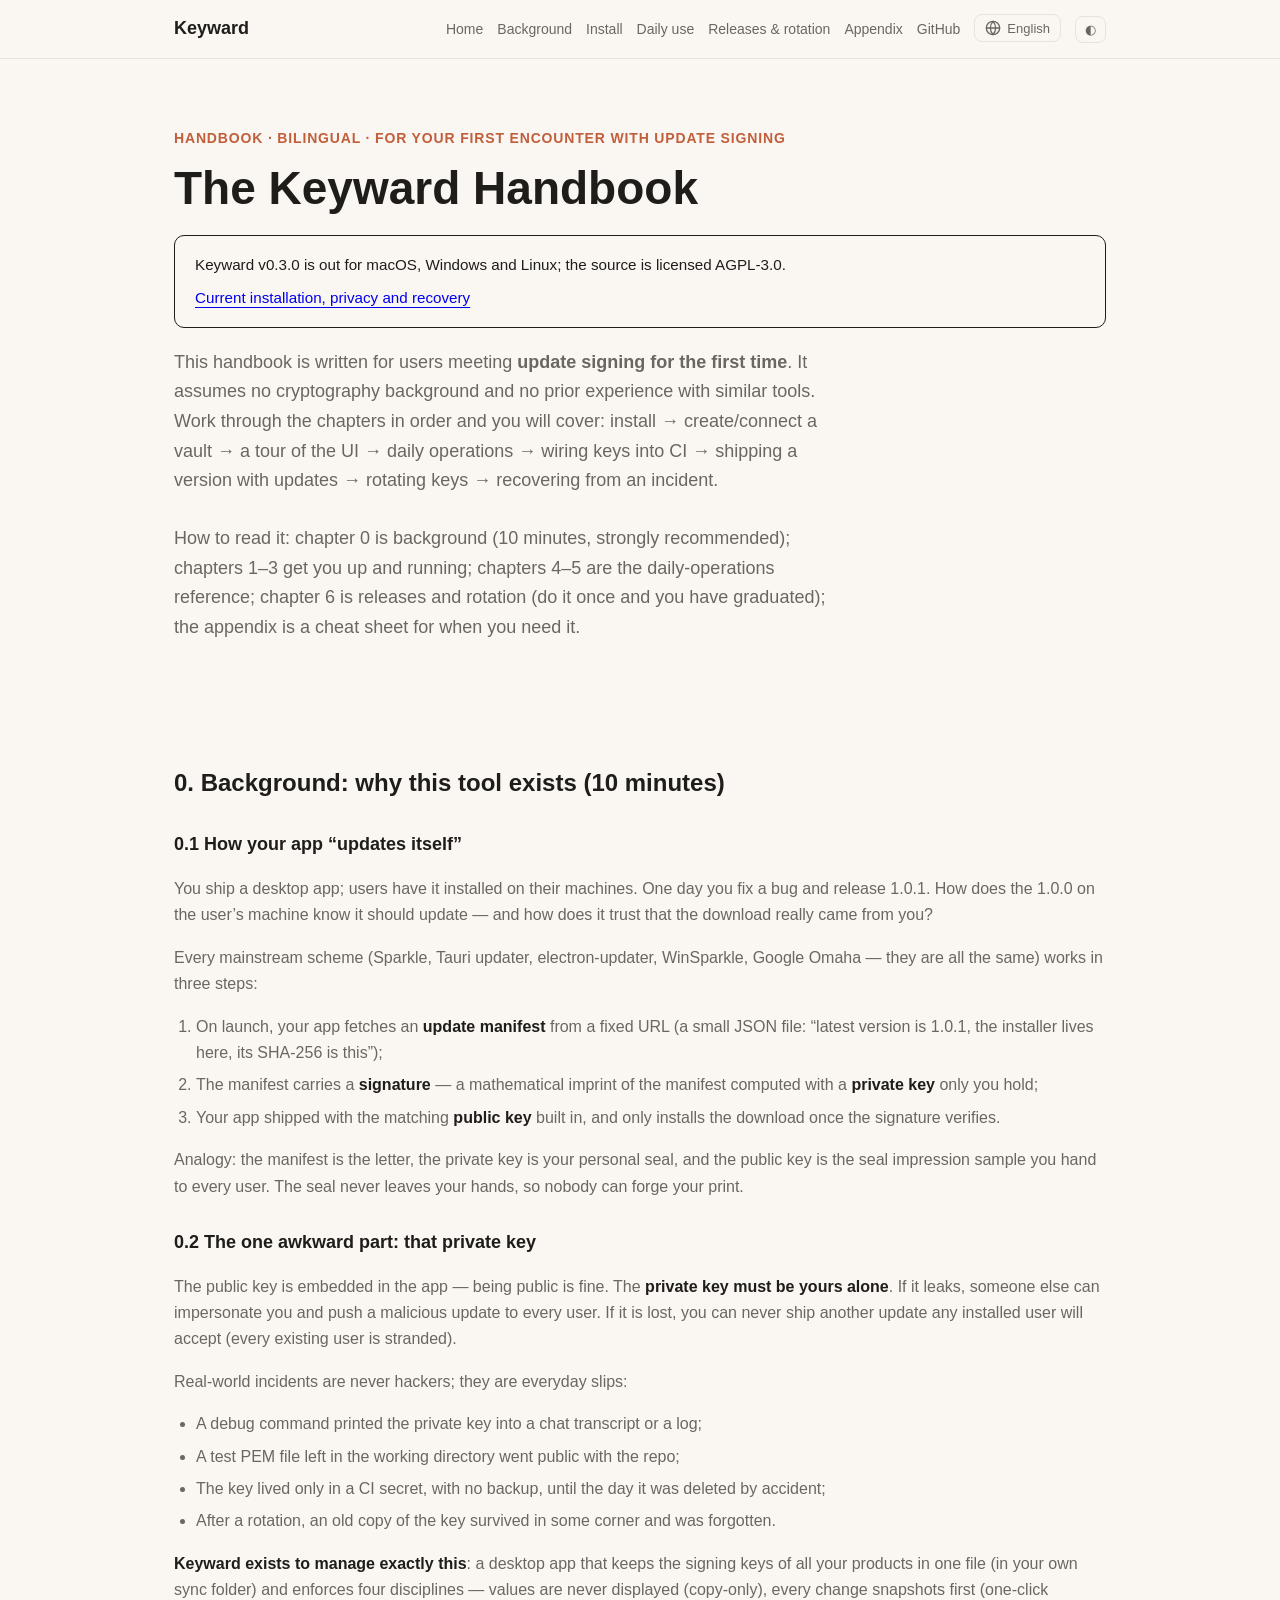
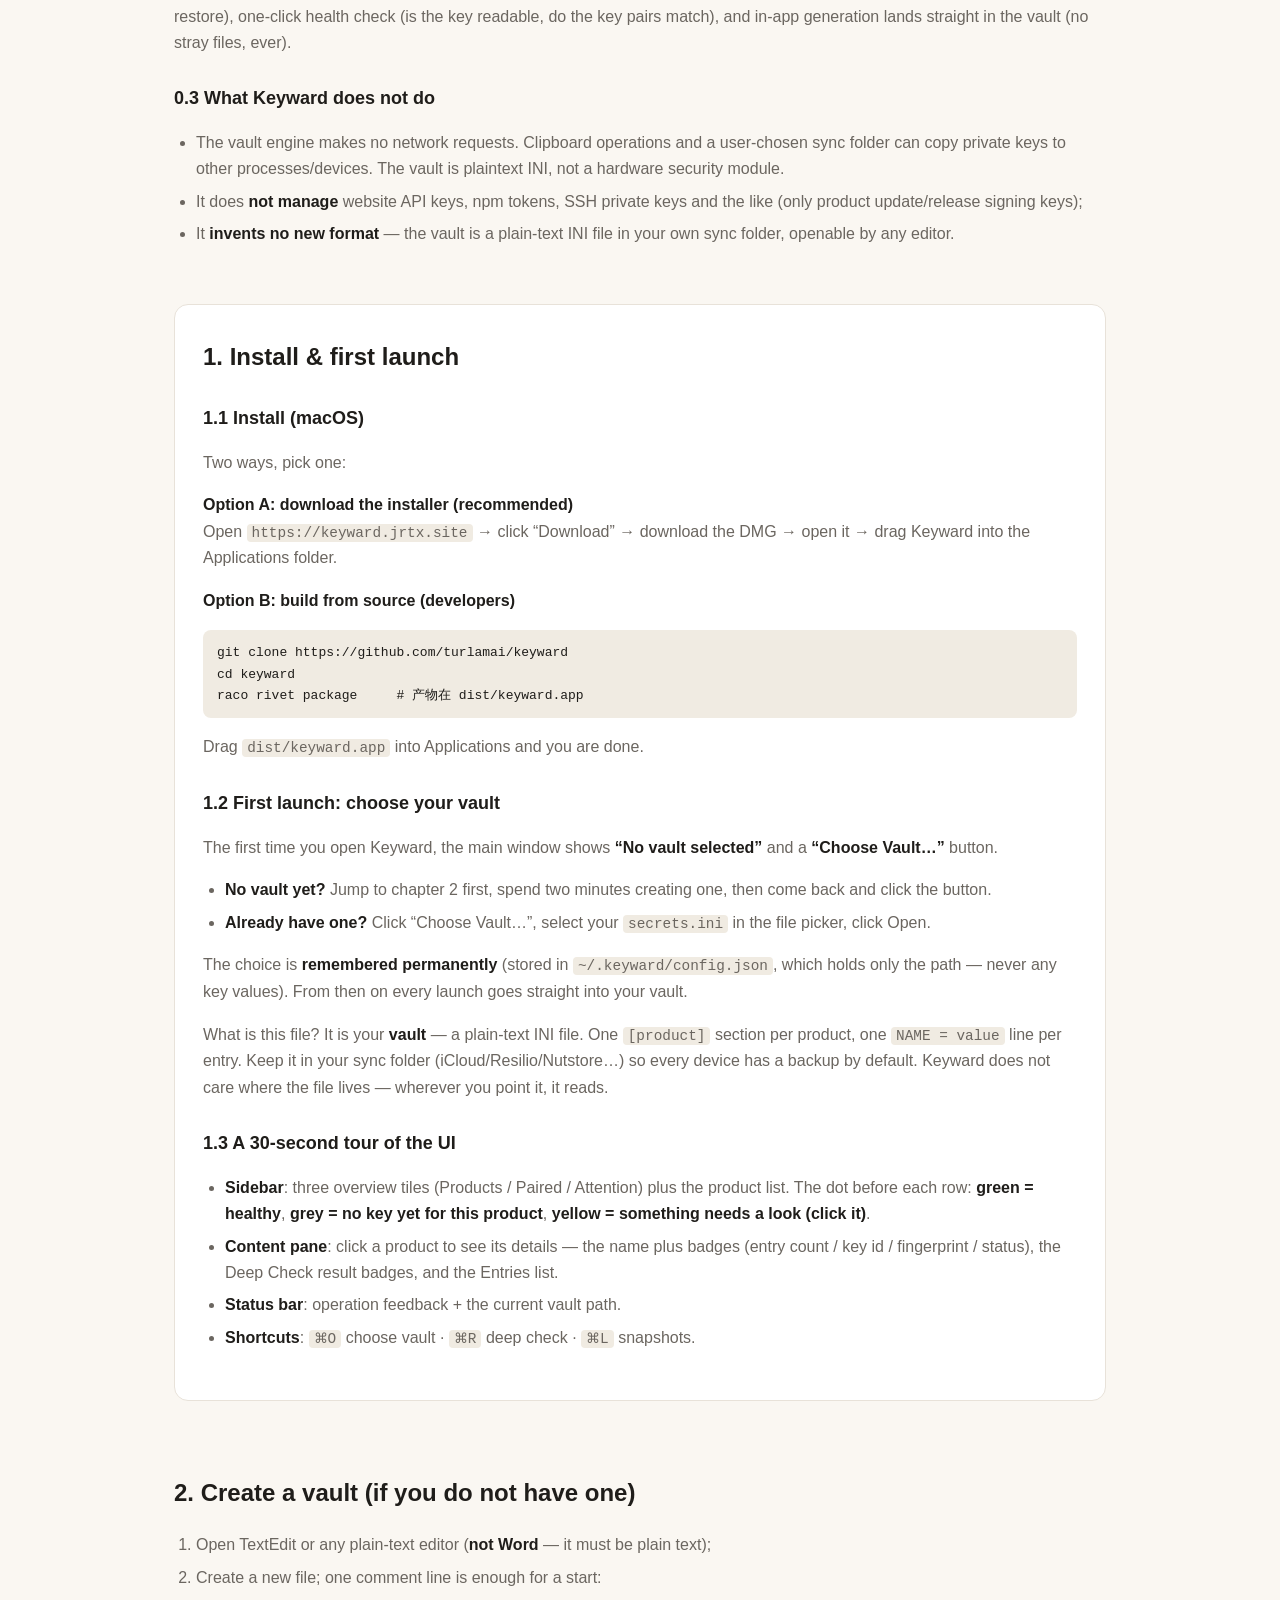
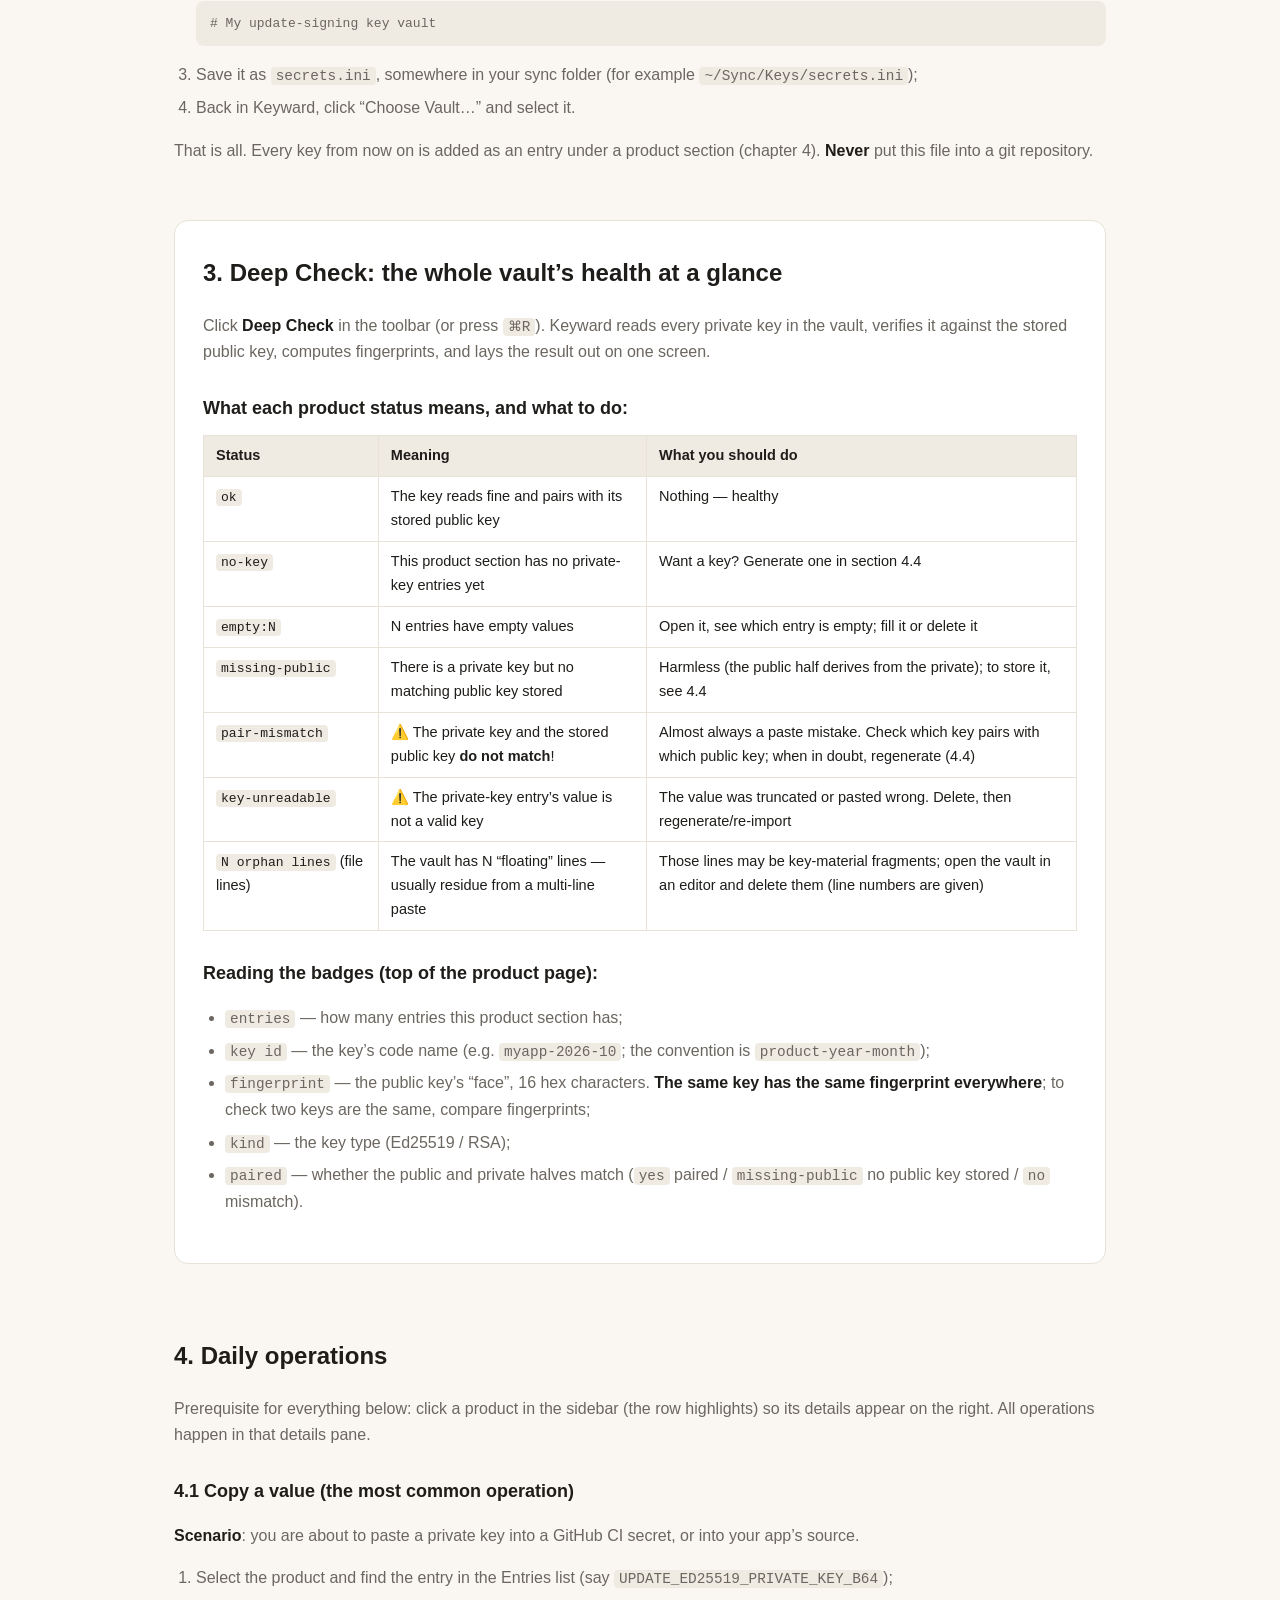
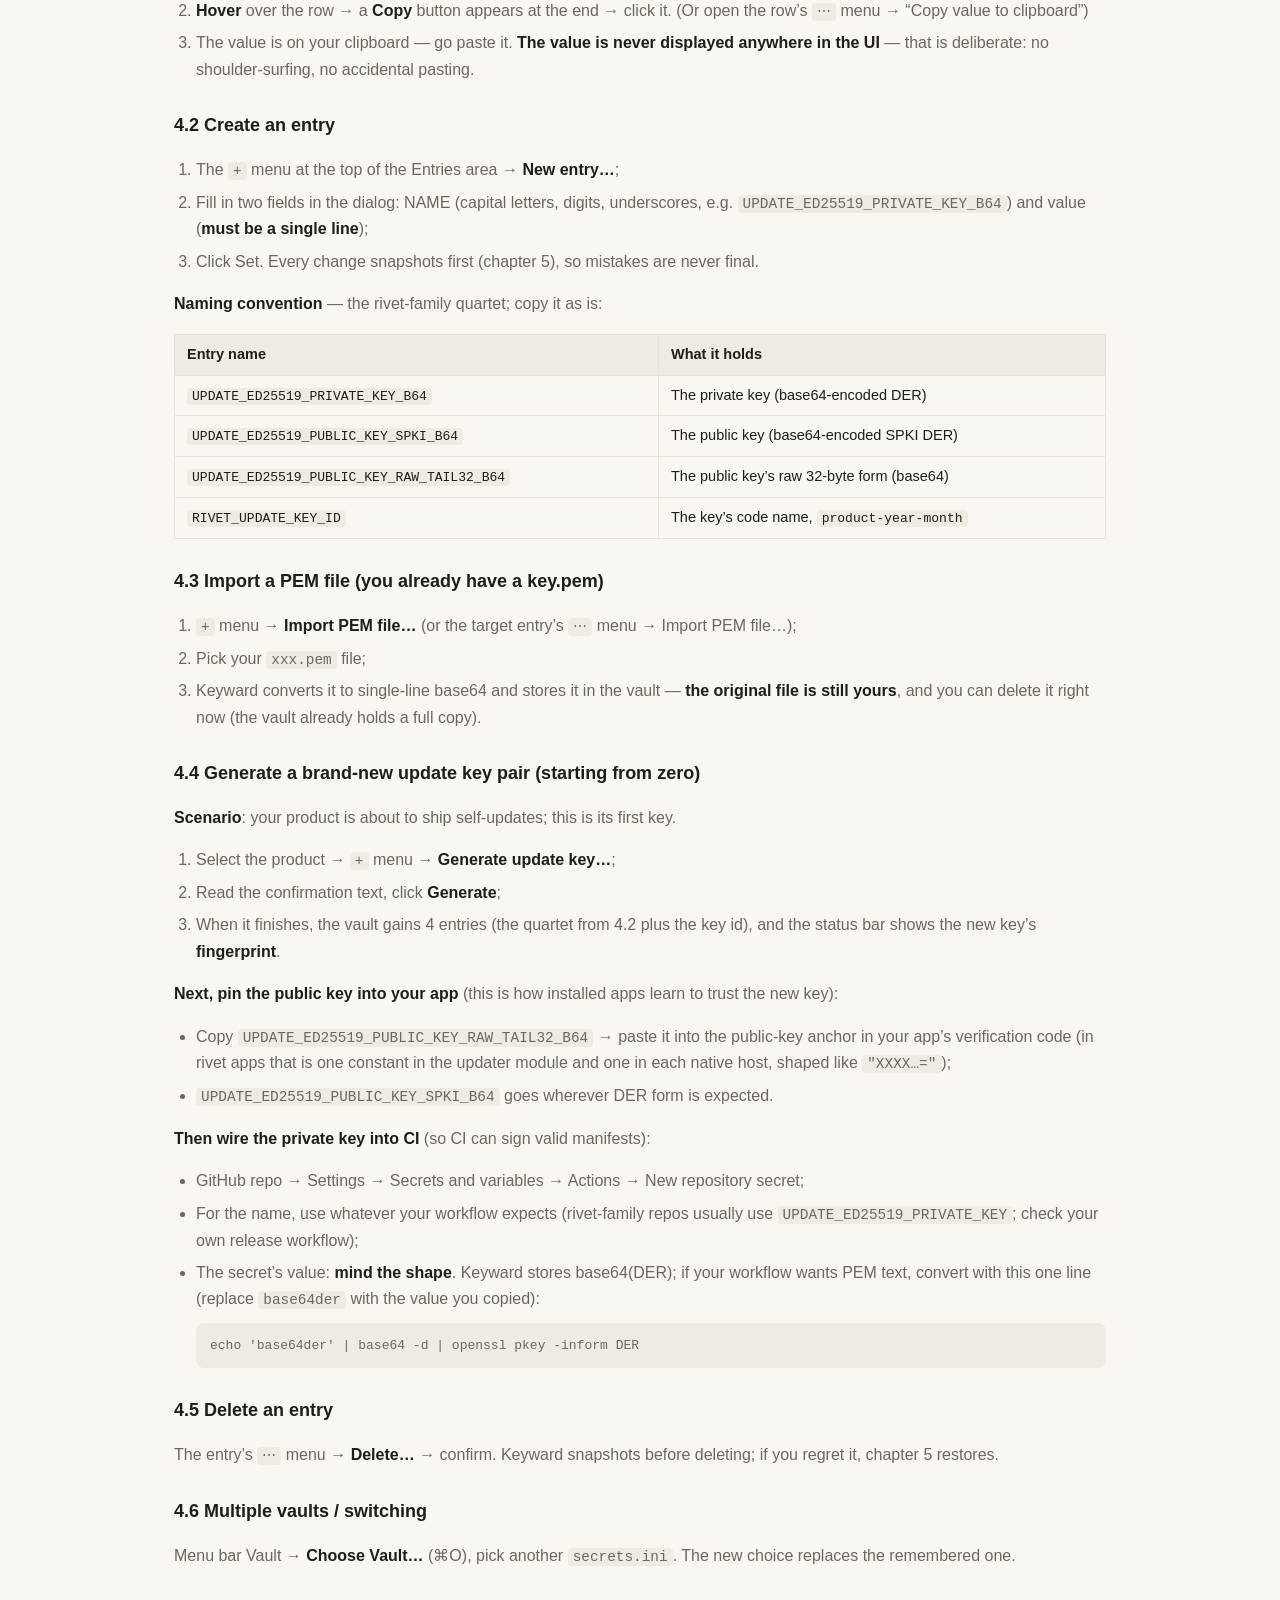
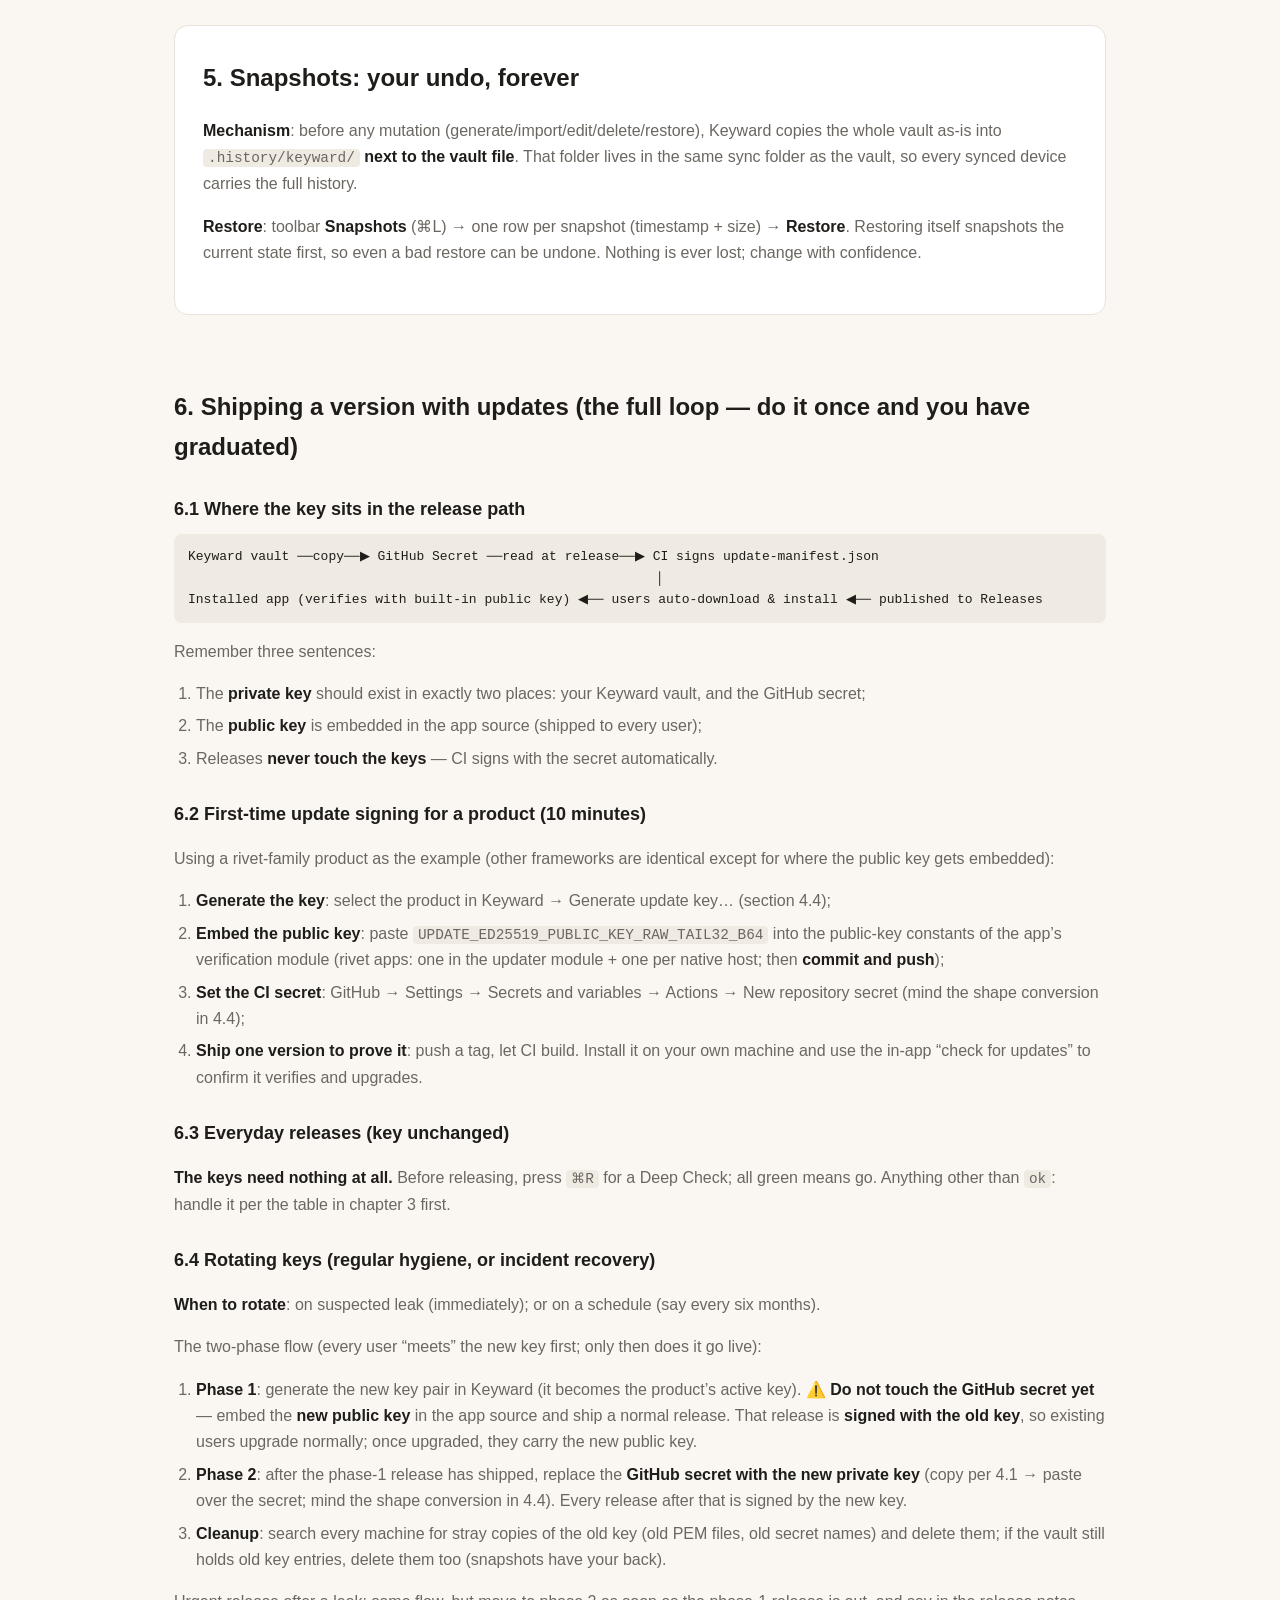
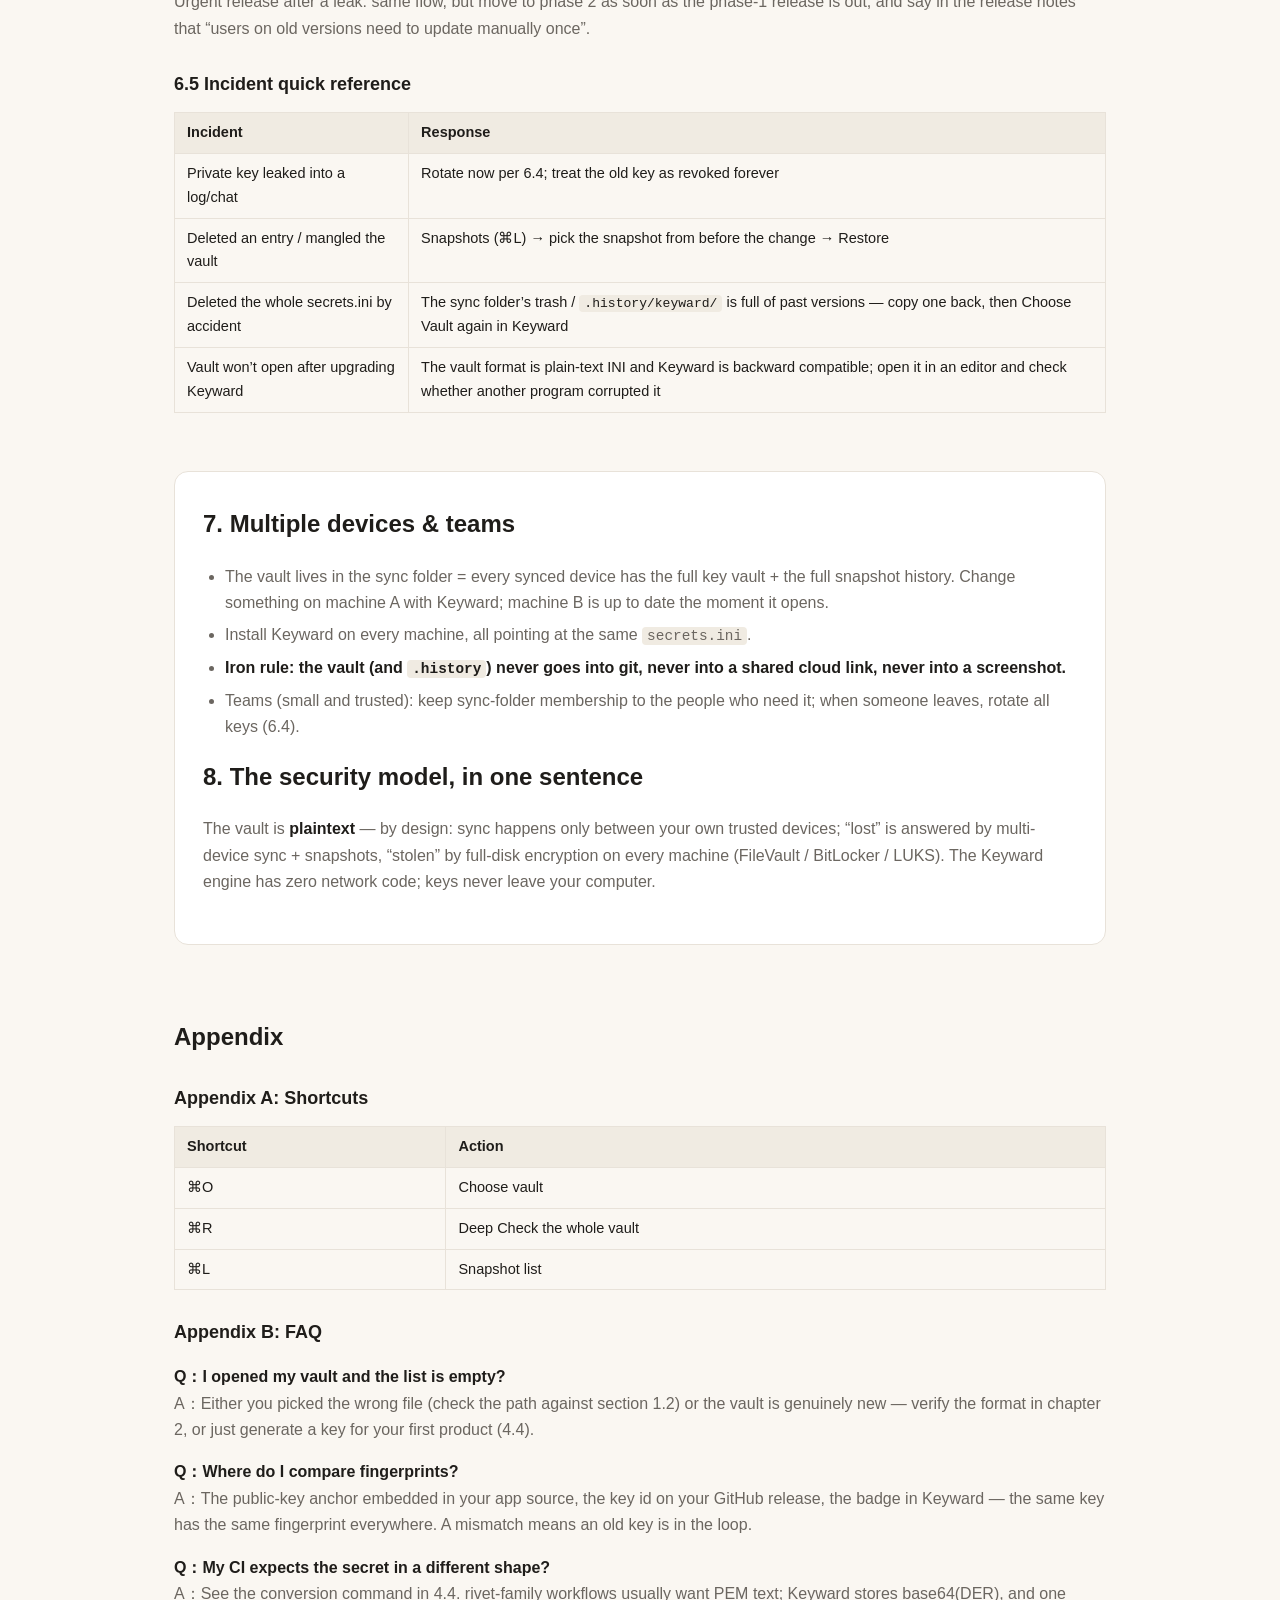
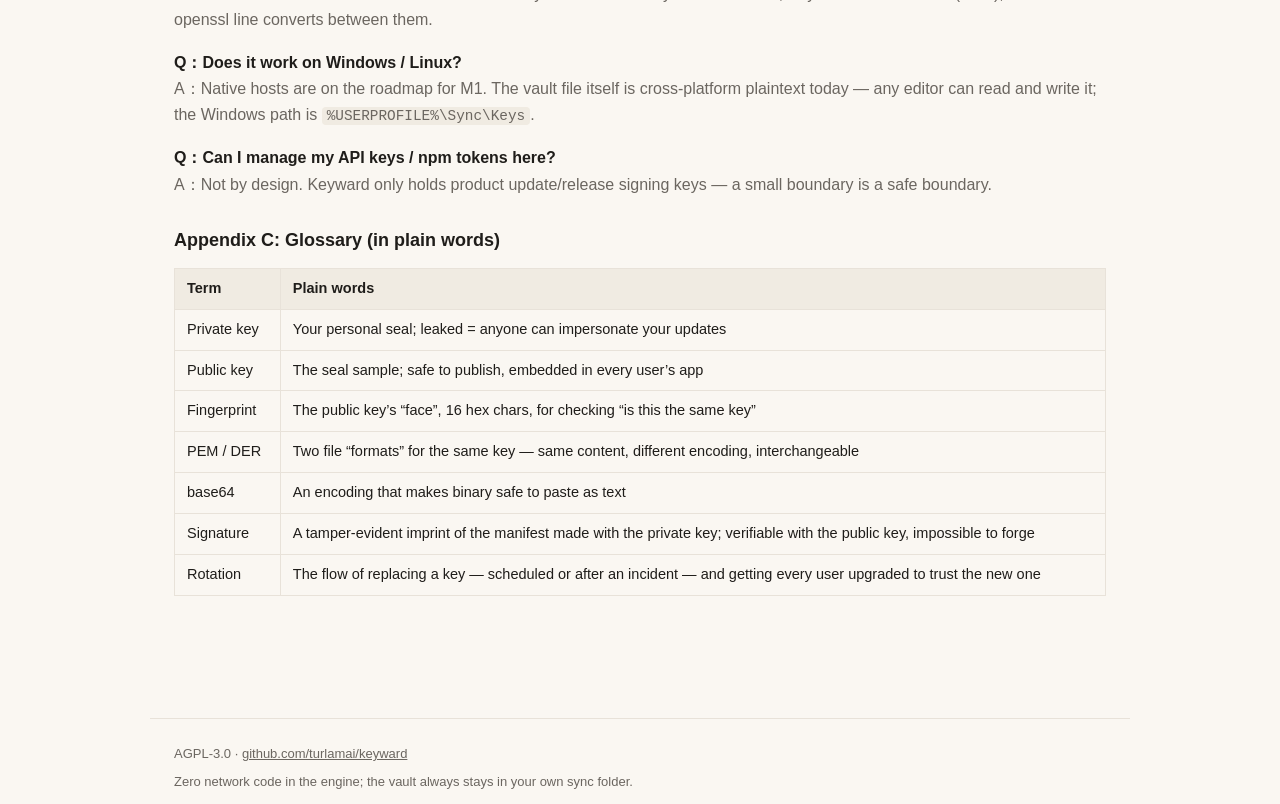
==== commit e428ff6d: "site: align homepage claims and feature story with design contract" ====
--- a/site/guide.html
+++ b/site/guide.html
@@ -59,7 +59,7 @@
 <section class="hero">
   <p class="kicker" data-i18n="kicker">使用手册 · 双语 · 面向第一次接触更新签名的你</p>
   <h1 data-i18n="title">Keyward 使用手册</h1>
-<aside class="guide-status"><p class="reader-en " lang="en">Free release-infrastructure tool under AGPL-3.0; no commercial activation.</p><p class="reader-zh " lang="zh">AGPL-3.0 许可的免费发布基础设施工具，不接商业激活。</p><a class="reader-en" lang="en" href="https://github.com/turlamai/keyward/blob/main/docs/USER-GUIDE.md">Current installation, privacy and recovery</a><a class="reader-zh" lang="zh" href="https://github.com/turlamai/keyward/blob/main/docs/USER-GUIDE.zh-CN.md">当前安装、隐私与恢复</a></aside>
+<aside class="guide-status"><p class="reader-en " lang="en">Keyward v0.3.0 is out for macOS, Windows and Linux; the source is licensed AGPL-3.0.</p><p class="reader-zh " lang="zh">Keyward v0.3.0 已发布，覆盖 macOS、Windows、Linux；源码以 AGPL-3.0 许可开放。</p><a class="reader-en" lang="en" href="https://github.com/turlamai/keyward/blob/main/docs/USER-GUIDE.md">Current installation, privacy and recovery</a><a class="reader-zh" lang="zh" href="https://github.com/turlamai/keyward/blob/main/docs/USER-GUIDE.zh-CN.md">当前安装、隐私与恢复</a></aside>
   <p class="lede" data-i18n="lede">
     这本手册面向<strong>第一次接触更新签名</strong>的用户。它不假设你懂任何密码学，
     也不假设你用过任何类似工具。跟着章节一步步做，你会完成：
--- a/site/styles.css
+++ b/site/styles.css
@@ -0,0 +1,262 @@
+/* Keyward product site — shared warm palette aligned with the product
+   line (payback/taskly values), light & dark, zero dependencies. */
+:root {
+  --bg: #faf7f2;
+  --surface: #ffffff;
+  --ink: #1f1d1a;
+  --muted: #6b6660;
+  --line: #e8e2d9;
+  --accent: #c15f3c;
+  --accent-soft: #f7e5dd;
+  --accent-ink: #ffffff;
+  --chip-bg: #f0ebe2;
+  --radius: 14px;
+}
+:root[data-theme="dark"] {
+  --bg: #1b1a18;
+  --surface: #24221f;
+  --ink: #ece9e2;
+  --muted: #a6a099;
+  --line: #35322d;
+  --accent: #d08a6e;
+  --accent-soft: #3a2d27;
+  --accent-ink: #1b1a18;
+  --chip-bg: #2e2b27;
+}
+
+* { box-sizing: border-box; }
+html { scroll-behavior: smooth; }
+body {
+  margin: 0;
+  background: var(--bg);
+  color: var(--ink);
+  font: 16px/1.65 ui-sans-serif, -apple-system, "PingFang SC", "Segoe UI", sans-serif;
+  -webkit-font-smoothing: antialiased;
+}
+main { max-width: 980px; margin: 0 auto; padding: 0 24px 64px; }
+
+/* ---- nav ---- */
+.nav { border-bottom: 1px solid var(--line); background: var(--bg); }
+.nav-inner {
+  max-width: 980px;
+  margin: 0 auto;
+  padding: 14px 24px;
+  display: flex;
+  justify-content: space-between;
+  align-items: center;
+  gap: 12px;
+}
+.brand { font-weight: 700; font-size: 18px; color: var(--ink); text-decoration: none; }
+.nav-links { display: flex; align-items: center; gap: 14px; flex-wrap: wrap; }
+.nav-links a { color: var(--muted); text-decoration: none; font-size: 14px; }
+.nav-links a:hover { color: var(--accent); }
+
+.lang-dropdown-wrapper { position: relative; }
+.lang-btn {
+  display: inline-flex;
+  align-items: center;
+  gap: 6px;
+  border: 1px solid var(--line);
+  background: transparent;
+  color: var(--muted);
+  border-radius: 8px;
+  padding: 5px 10px;
+  font-size: 13px;
+  cursor: pointer;
+}
+.lang-menu {
+  display: none;
+  position: absolute;
+  right: 0;
+  margin: 6px 0 0;
+  padding: 4px;
+  list-style: none;
+  background: var(--surface);
+  border: 1px solid var(--line);
+  border-radius: 10px;
+  box-shadow: 0 6px 20px rgba(0,0,0,.08);
+  z-index: 5;
+}
+.lang-menu.open { display: block; }
+.lang-menu li { padding: 6px 14px; font-size: 13px; cursor: pointer; white-space: nowrap; }
+.lang-menu li:hover { background: var(--chip-bg); }
+
+.theme-btn {
+  border: 1px solid var(--line);
+  background: transparent;
+  color: var(--muted);
+  border-radius: 8px;
+  padding: 5px 9px;
+  font-size: 13px;
+  cursor: pointer;
+}
+.theme-btn:hover { background: var(--chip-bg); }
+
+/* ---- hero ---- */
+.hero { padding: 68px 0 52px; }
+.kicker {
+  color: var(--accent);
+  font-weight: 600;
+  font-size: 14px;
+  letter-spacing: .06em;
+  text-transform: uppercase;
+  margin: 0 0 12px;
+}
+h1 { font-size: clamp(32px, 5vw, 46px); line-height: 1.15; margin: 0 0 18px; }
+.lede { max-width: 660px; font-size: 18px; color: var(--muted); margin: 0 0 28px; }
+.cta { display: flex; gap: 12px; flex-wrap: wrap; }
+
+.btn {
+  border-radius: 10px;
+  padding: 10px 18px;
+  font-size: 15px;
+  font-weight: 600;
+  text-decoration: none;
+  display: inline-flex;
+  align-items: center;
+  gap: 8px;
+}
+.btn-primary { background: var(--accent); color: var(--accent-ink); border: 1px solid var(--accent); }
+.btn-primary:hover { filter: brightness(1.06); }
+.btn-secondary { border: 1px solid var(--line); color: var(--ink); background: var(--surface); }
+.btn-secondary:hover { background: var(--chip-bg); }
+
+/* ---- sections & cards ---- */
+.section { padding: 40px 0 8px; }
+.section.alt { background: var(--surface); border: 1px solid var(--line); border-radius: var(--radius); padding: 32px 28px; margin: 32px 0; }
+.section h2 { font-size: 24px; margin: 0 0 20px; }
+.grid { display: grid; gap: 16px; }
+.three { grid-template-columns: repeat(auto-fit, minmax(min(100%, 260px), 1fr)); }
+.two { grid-template-columns: repeat(auto-fit, minmax(min(100%, 300px), 1fr)); }
+
+.card {
+  background: var(--surface);
+  border: 1px solid var(--line);
+  border-radius: var(--radius);
+  padding: 20px 22px;
+}
+.section.alt .card { background: var(--bg); }
+.card-icon { font-size: 22px; margin-bottom: 6px; }
+.card h3 { margin: 0 0 8px; font-size: 16px; }
+.card p { margin: 0; color: var(--muted); font-size: 15px; }
+
+/* ---- steps ---- */
+.steps { display: grid; gap: 14px; }
+.step {
+  display: flex;
+  gap: 16px;
+  align-items: flex-start;
+  background: var(--surface);
+  border: 1px solid var(--line);
+  border-radius: var(--radius);
+  padding: 18px 20px;
+}
+.step-num {
+  flex: none;
+  width: 32px;
+  height: 32px;
+  border-radius: 50%;
+  background: var(--accent);
+  color: var(--accent-ink);
+  font-weight: 700;
+  display: flex;
+  align-items: center;
+  justify-content: center;
+}
+.step h3 { margin: 0 0 4px; font-size: 16px; }
+.step p { margin: 0; color: var(--muted); font-size: 15px; }
+
+/* ---- download ---- */
+.dl-grid { display: grid; gap: 16px; grid-template-columns: repeat(auto-fit, minmax(min(100%, 300px), 1fr)); }
+.dl-card {
+  background: var(--surface);
+  border: 1px solid var(--line);
+  border-radius: var(--radius);
+  padding: 22px 24px;
+}
+.dl-card h3 { margin: 0 0 8px; font-size: 16px; }
+.dl-card p { margin: 0 0 14px; color: var(--muted); font-size: 15px; }
+.dl-links { margin: 0; font-size: 13px; }
+.dl-links a { color: var(--muted); text-decoration: underline; text-underline-offset: 3px; }
+.dl-links a:hover { color: var(--ink); }
+.code {
+  background: var(--chip-bg);
+  border-radius: 8px;
+  padding: 12px 14px;
+  font-family: ui-monospace, "SF Mono", Menlo, monospace;
+  font-size: 13px;
+  overflow-x: auto;
+  white-space: pre;
+  margin-bottom: 14px;
+}
+code {
+  background: var(--chip-bg);
+  border-radius: 4px;
+  padding: 1px 5px;
+  font-size: 0.9em;
+}
+
+.platform-row { display: flex; gap: 8px; flex-wrap: wrap; margin: 0 0 12px; }
+.chip {
+  border: 1px solid var(--line);
+  background: var(--chip-bg);
+  border-radius: 999px;
+  padding: 4px 14px;
+  font-size: 14px;
+}
+.chip.ok { border-color: var(--accent); color: var(--accent); font-weight: 600; }
+.muted { color: var(--muted); }
+
+.prose ul { padding-left: 20px; }
+.prose li { margin: 6px 0; color: var(--muted); }
+.prose li strong { color: var(--ink); }
+
+/* ---- handbook (guide.html) ---- */
+main .section h3 { font-size: 18px; margin: 28px 0 10px; }
+main .section p { color: var(--muted); }
+main .section li { color: var(--muted); margin: 6px 0; }
+main .section strong { color: var(--ink); }
+main .section table {
+  width: 100%;
+  border-collapse: collapse;
+  margin: 12px 0 18px;
+  font-size: 14.5px;
+}
+main .section th, main .section td {
+  text-align: left;
+  vertical-align: top;
+  border: 1px solid var(--line);
+  padding: 8px 12px;
+}
+main .section th { background: var(--chip-bg); color: var(--ink); white-space: nowrap; }
+main .section td code { white-space: nowrap; }
+pre.code { margin: 10px 0 16px; }
+pre.code code { background: none; padding: 0; font-size: inherit; }
+.shot { margin: 14px 0 20px; }
+.shot img {
+  width: 100%;
+  border: 1px solid var(--line);
+  border-radius: var(--radius);
+  box-shadow: 0 10px 30px rgba(0,0,0,.08);
+}
+.section p strong { color: var(--ink); }
+main .section ol { padding-left: 22px; }
+main .section ul { padding-left: 22px; }
+
+footer {
+  max-width: 980px;
+  margin: 32px auto 0;
+  padding: 24px;
+  border-top: 1px solid var(--line);
+  display: flex;
+  flex-direction: column;
+  gap: 6px;
+  color: var(--muted);
+  font-size: 13px;
+}
+footer a { color: inherit; }
+
+@media (max-width: 640px) {
+  .nav-inner { flex-direction: column; align-items: flex-start; }
+  .hero { padding: 44px 0 36px; }
+}
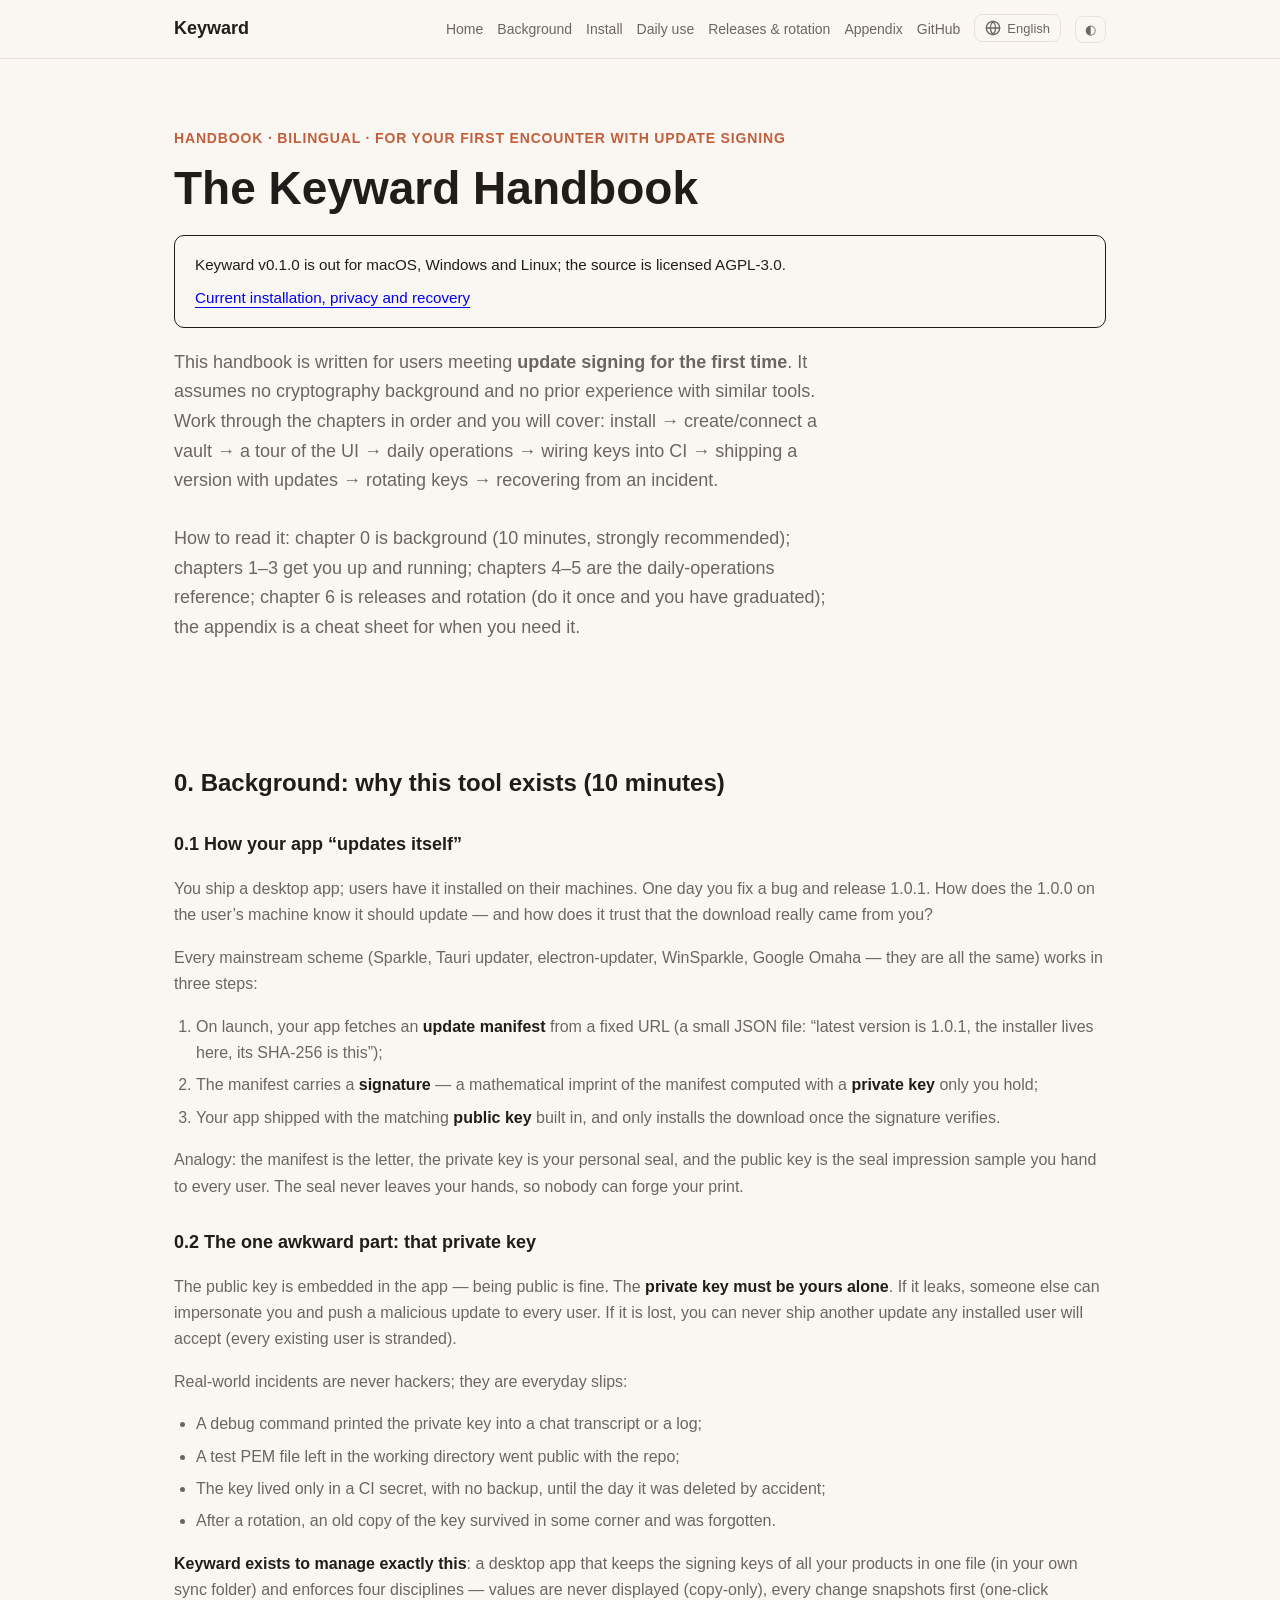
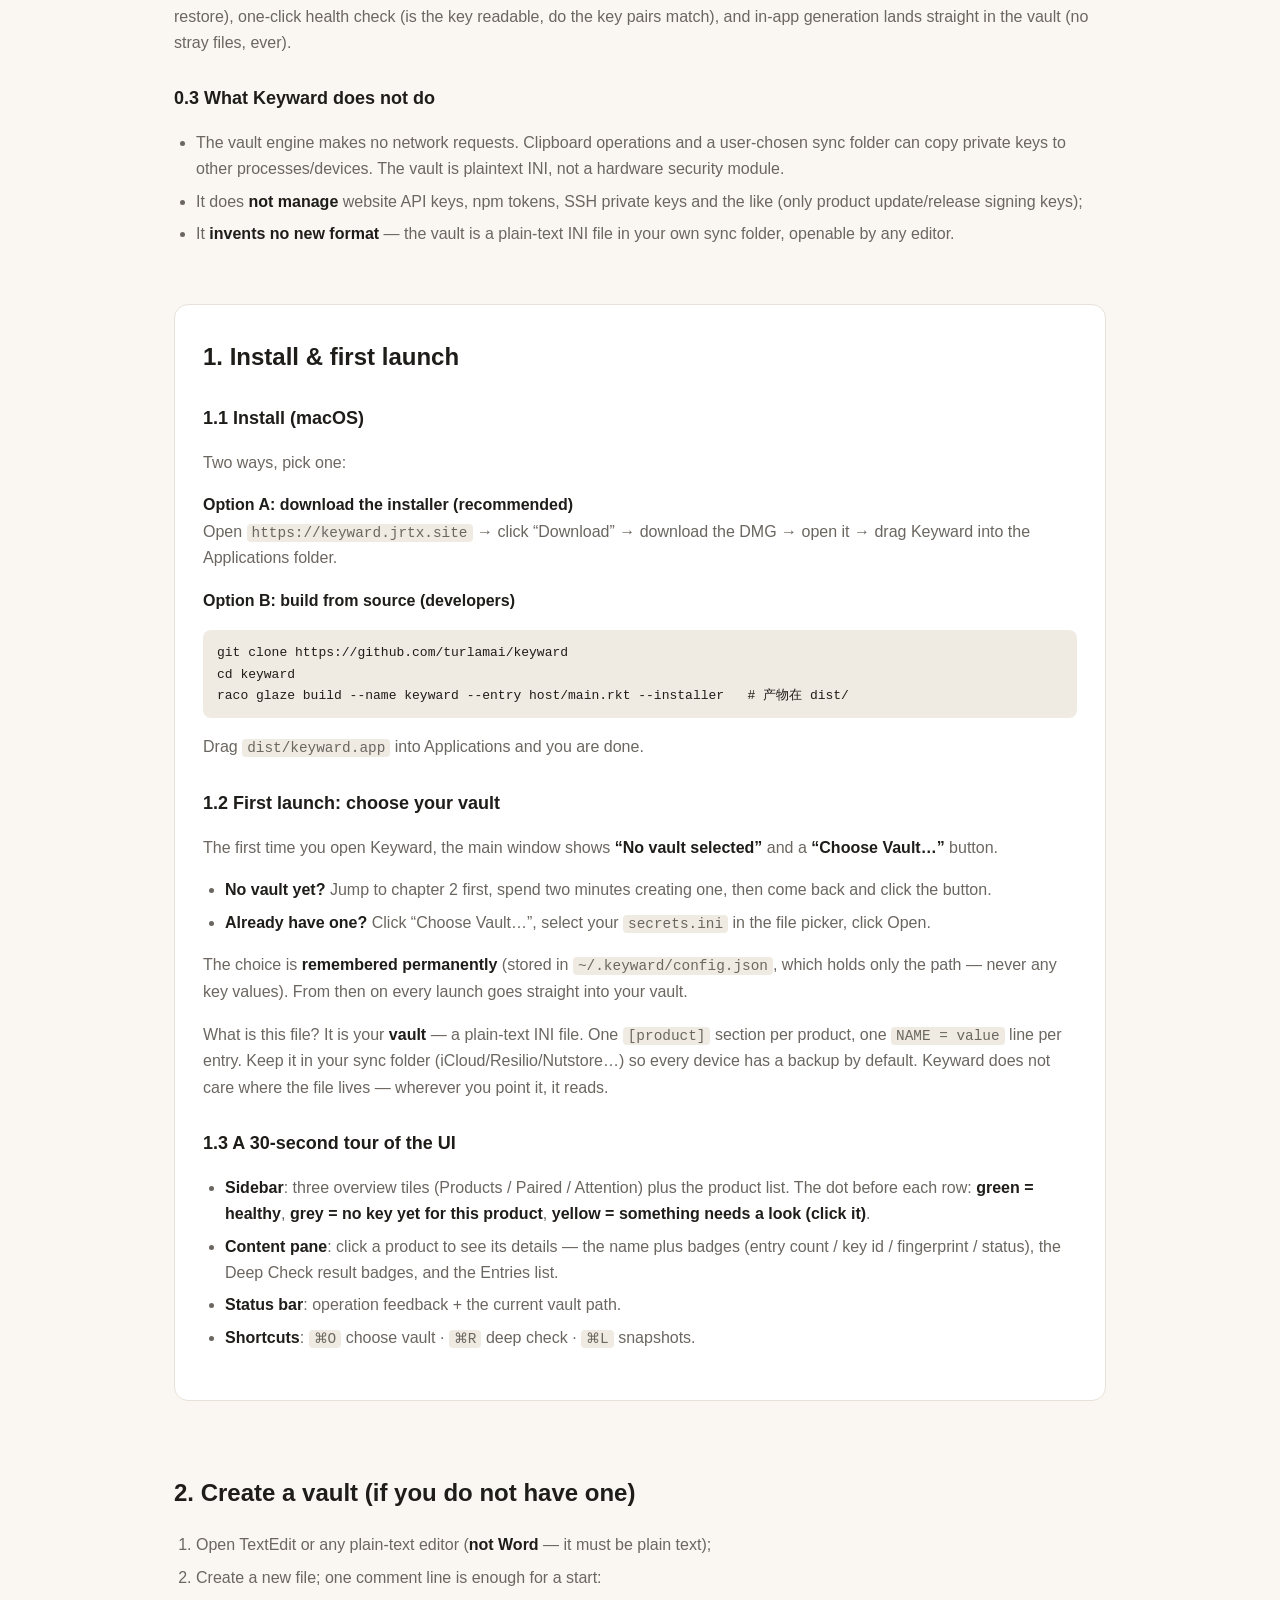
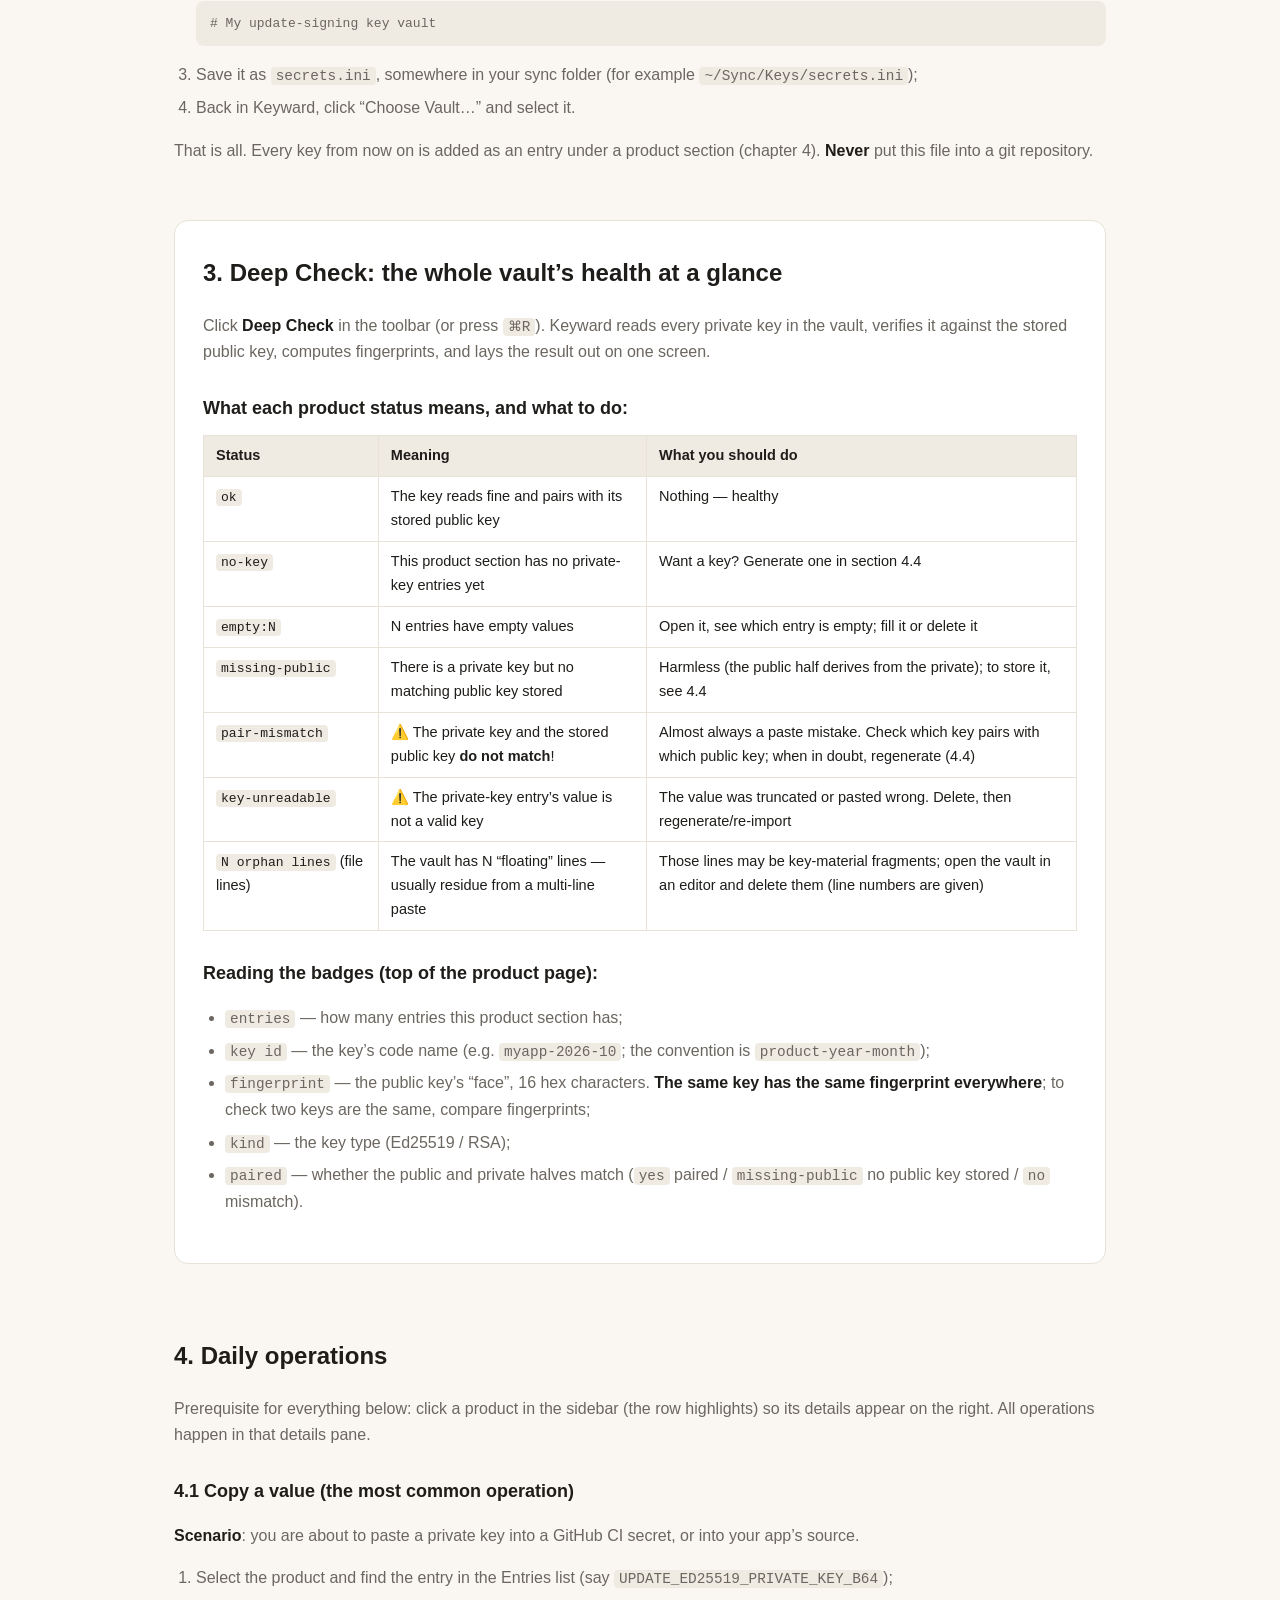
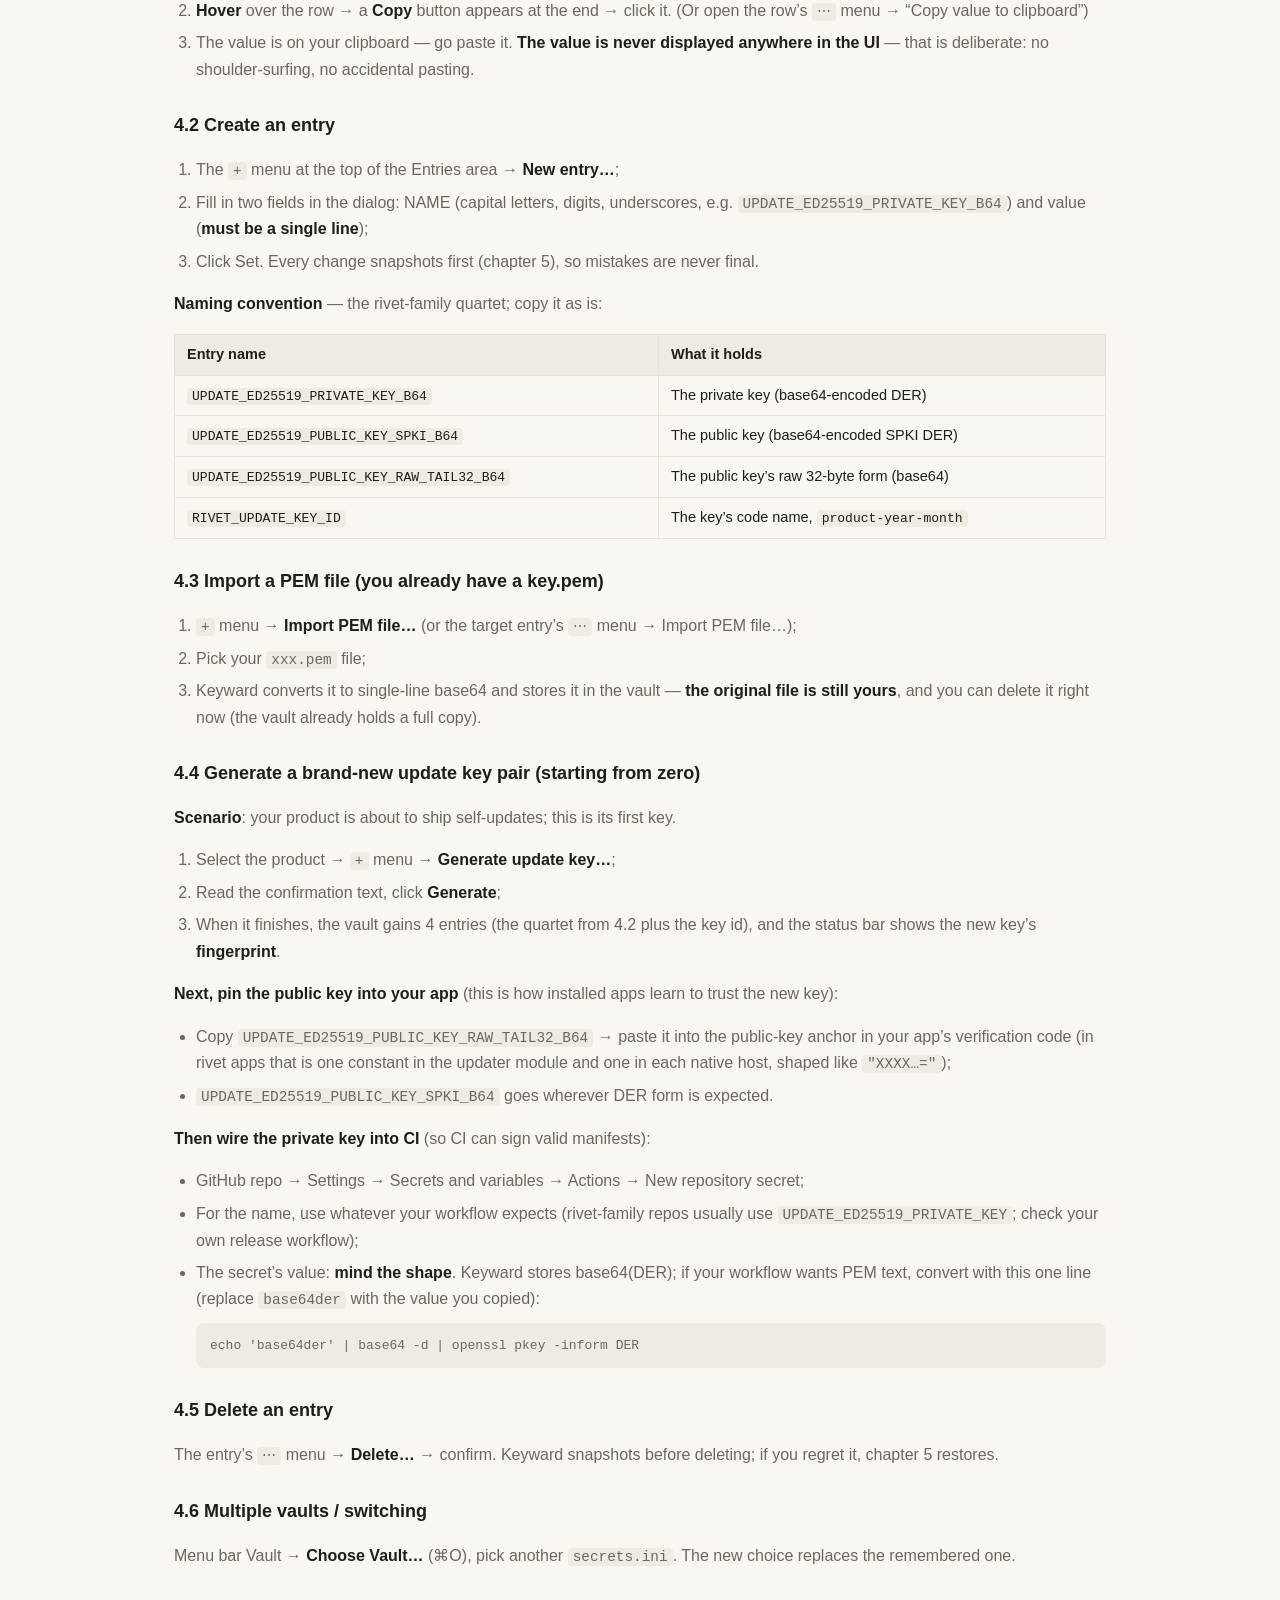
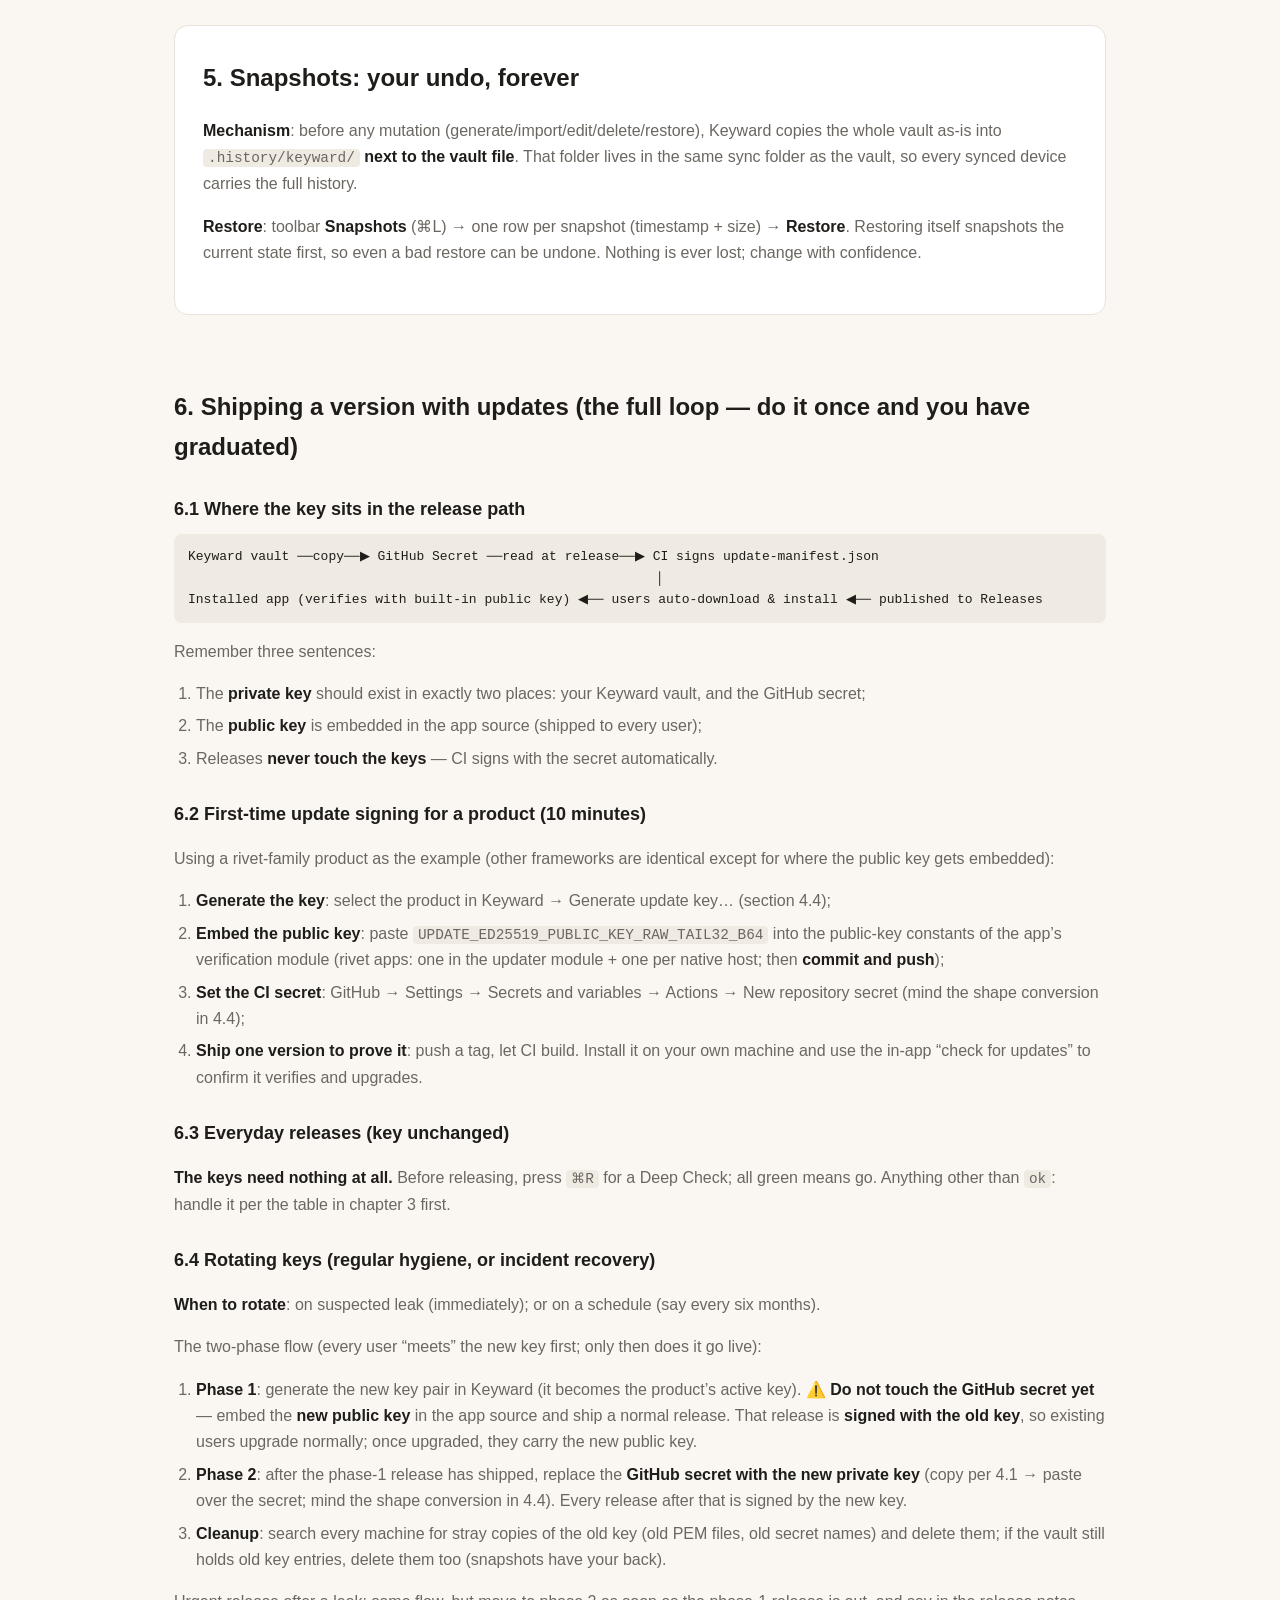
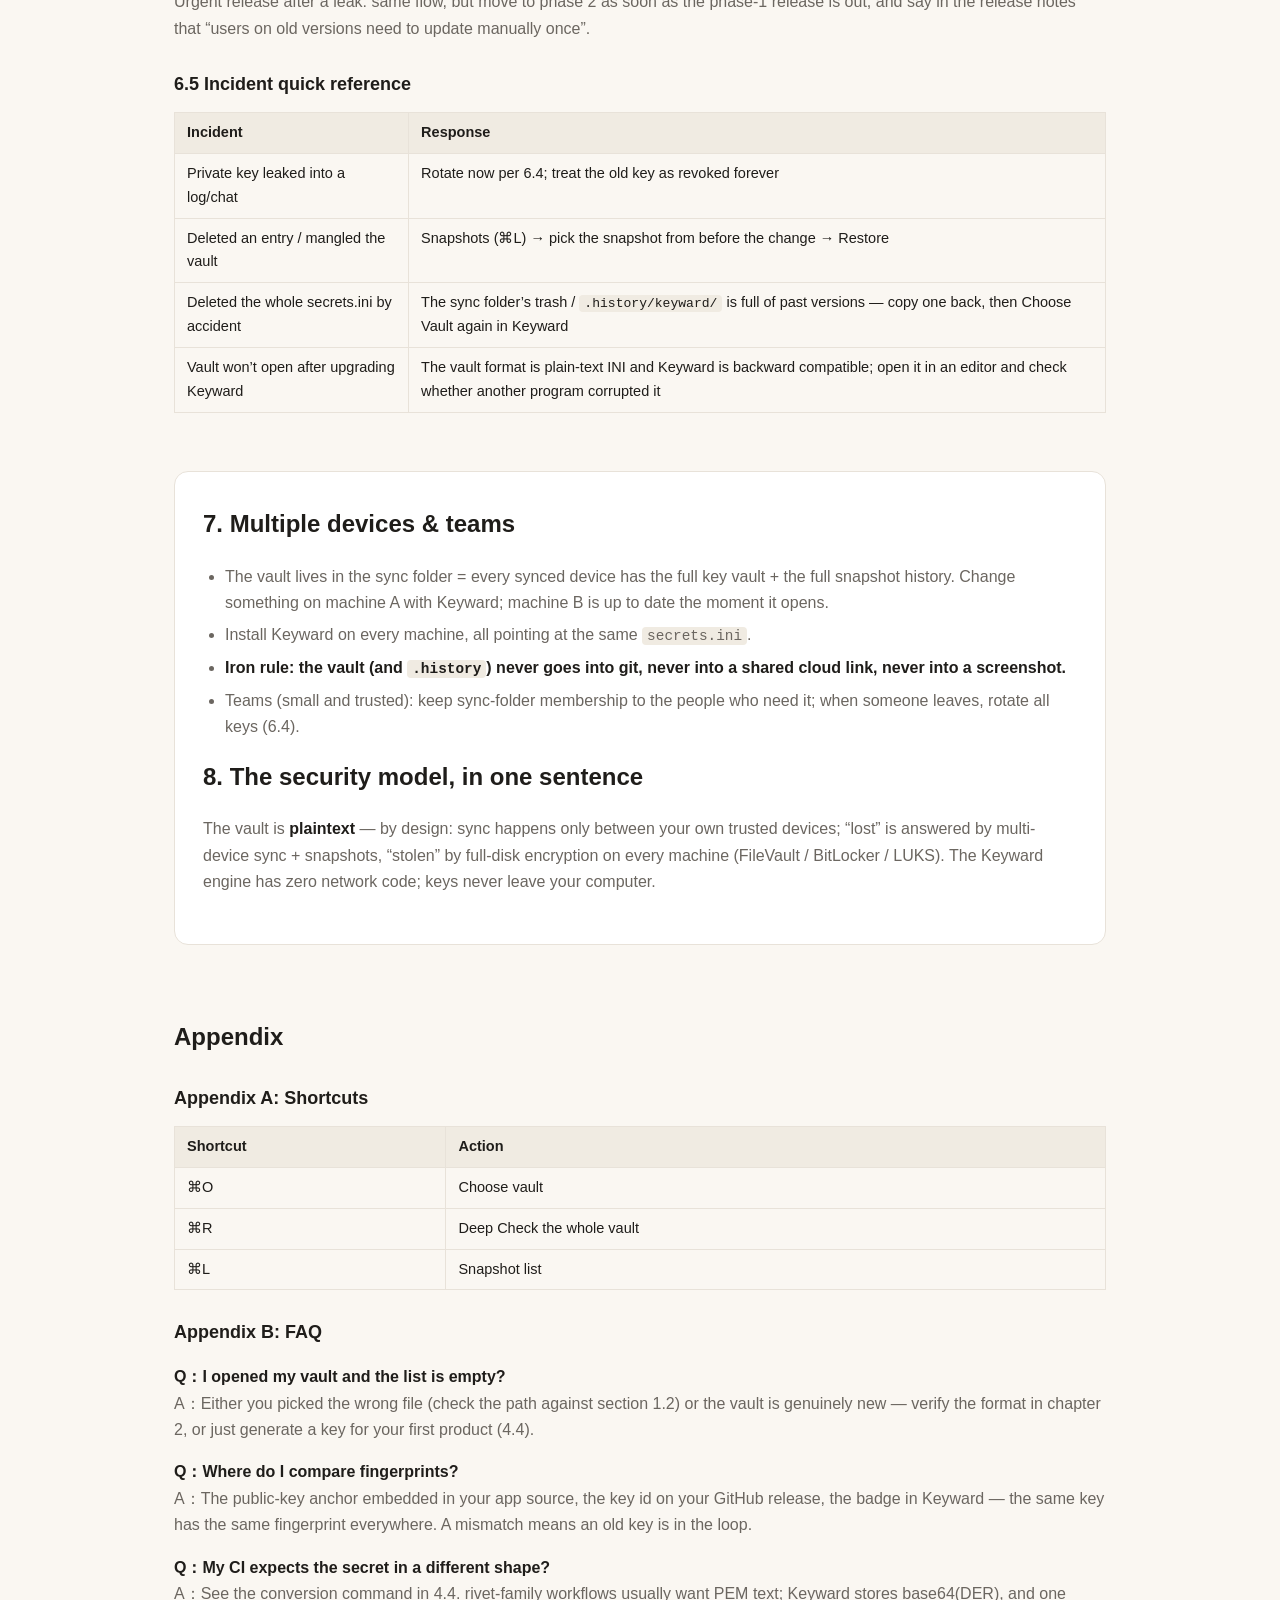
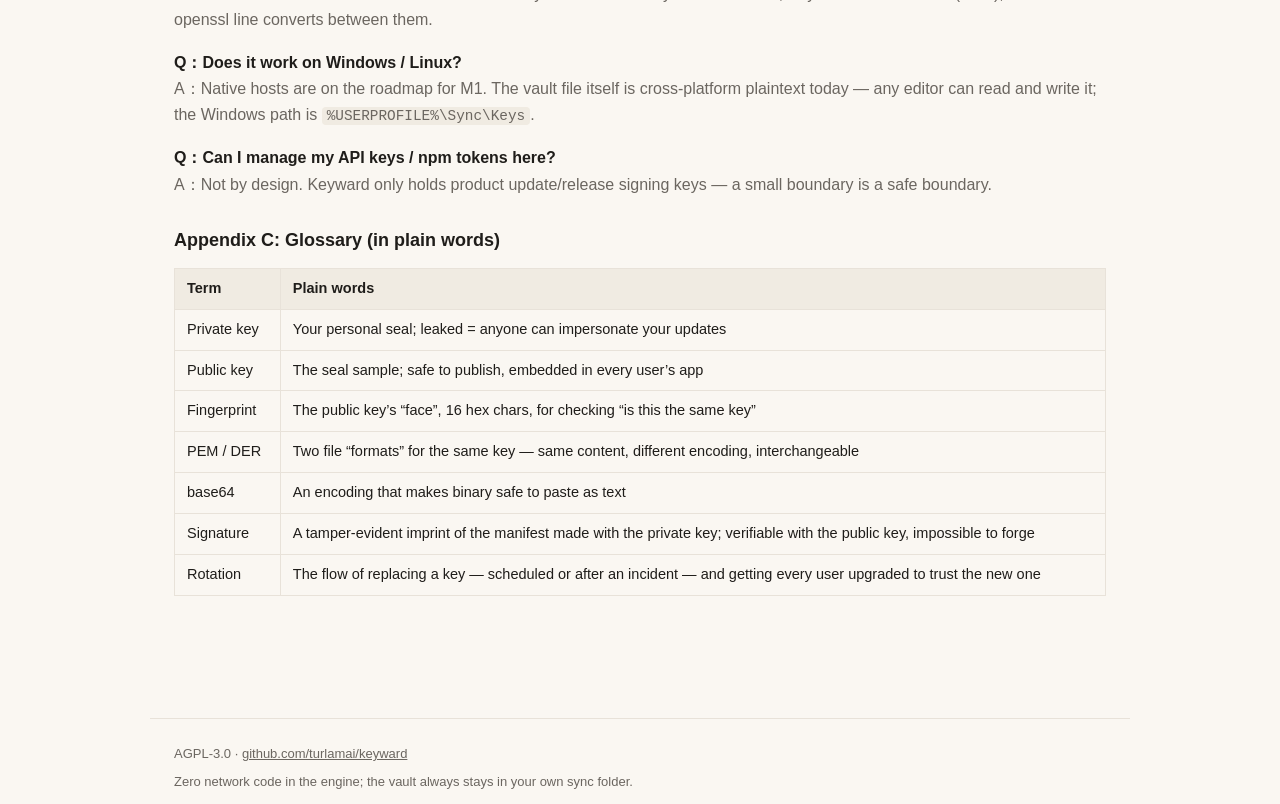
==== commit aac0262e: "Re-line UI: rivet → glaze (#34) One glaze carrier replaces the three native hosts (macos-host/, wind" ====
--- a/site/guide.html
+++ b/site/guide.html
@@ -59,7 +59,7 @@
 <section class="hero">
   <p class="kicker" data-i18n="kicker">使用手册 · 双语 · 面向第一次接触更新签名的你</p>
   <h1 data-i18n="title">Keyward 使用手册</h1>
-<aside class="guide-status"><p class="reader-en " lang="en">Keyward v0.3.0 is out for macOS, Windows and Linux; the source is licensed AGPL-3.0.</p><p class="reader-zh " lang="zh">Keyward v0.3.0 已发布，覆盖 macOS、Windows、Linux；源码以 AGPL-3.0 许可开放。</p><a class="reader-en" lang="en" href="https://github.com/turlamai/keyward/blob/main/docs/USER-GUIDE.md">Current installation, privacy and recovery</a><a class="reader-zh" lang="zh" href="https://github.com/turlamai/keyward/blob/main/docs/USER-GUIDE.zh-CN.md">当前安装、隐私与恢复</a></aside>
+<aside class="guide-status"><p class="reader-en " lang="en">Keyward v0.1.0 is out for macOS, Windows and Linux; the source is licensed AGPL-3.0.</p><p class="reader-zh " lang="zh">Keyward v0.1.0 已发布，覆盖 macOS、Windows、Linux；源码以 AGPL-3.0 许可开放。</p><a class="reader-en" lang="en" href="https://github.com/turlamai/keyward/blob/main/docs/USER-GUIDE.md">Current installation, privacy and recovery</a><a class="reader-zh" lang="zh" href="https://github.com/turlamai/keyward/blob/main/docs/USER-GUIDE.zh-CN.md">当前安装、隐私与恢复</a></aside>
   <p class="lede" data-i18n="lede">
     这本手册面向<strong>第一次接触更新签名</strong>的用户。它不假设你懂任何密码学，
     也不假设你用过任何类似工具。跟着章节一步步做，你会完成：
@@ -136,7 +136,7 @@
   </p>
   <pre class="code"><code>git clone https://github.com/turlamai/keyward
 cd keyward
-raco rivet package     # 产物在 dist/keyward.app</code></pre>
+raco glaze build --name keyward --entry host/main.rkt --installer   # 产物在 dist/</code></pre>
   <p data-i18n="ch1-1-d">把 <code>dist/keyward.app</code> 拖进“应用程序”即可。</p>
 
   <h3 data-i18n="ch1-2-t">1.2 首次启动：选择你的钥匙库</h3>
